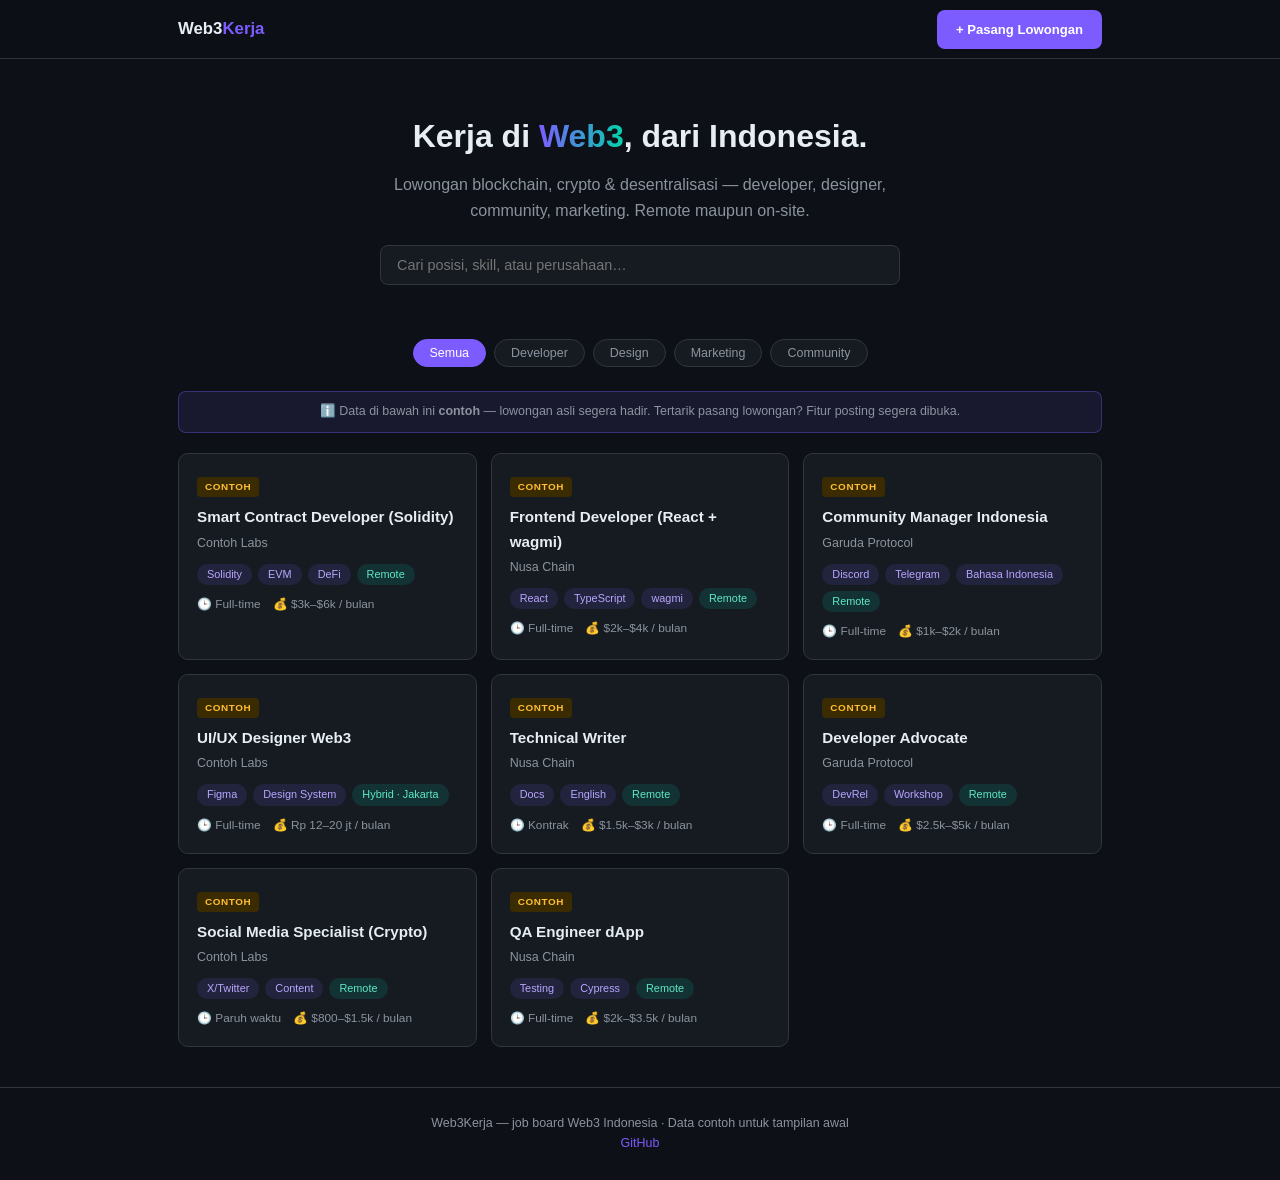
==== index.html @ 1246ecb0 "feat: rebrand jadi Web3Kerja — job board Web3 Indonesia" ====
<!DOCTYPE html>
<html lang="id">
<head>
<meta charset="UTF-8">
<meta name="viewport" content="width=device-width, initial-scale=1.0">
<title>Web3Kerja — Job Board Web3 Indonesia</title>
<meta name="description" content="Lowongan kerja Web3 Indonesia: developer, designer, community, marketing. Remote & on-site.">
<style>
:root{--bg:#0d1117;--surface:#161b22;--border:#30363d;--accent:#7c5cff;--accent2:#00d4aa;--text:#e6edf3;--text2:#8b949e;--radius:10px;--font:-apple-system,BlinkMacSystemFont,'Segoe UI',Helvetica,Arial,sans-serif}
*{margin:0;padding:0;box-sizing:border-box}
body{font-family:var(--font);background:var(--bg);color:var(--text);line-height:1.6;min-height:100vh}
.wrap{max-width:960px;margin:0 auto;padding:0 18px}
header{border-bottom:1px solid var(--border);position:sticky;top:0;background:rgba(13,17,23,.95);backdrop-filter:blur(8px);z-index:50}
header .wrap{display:flex;align-items:center;justify-content:space-between;height:58px}
.logo{font-weight:800;font-size:1.05rem}.logo span{color:var(--accent)}
.btn{display:inline-block;padding:8px 18px;border-radius:8px;font-size:.82rem;font-weight:700;border:1px solid transparent;cursor:pointer;font-family:inherit;text-decoration:none}
.btn-p{background:var(--accent);color:#fff}.btn-p:hover{filter:brightness(1.1)}
.hero{text-align:center;padding:52px 0 30px}
.hero h2{font-size:2rem;font-weight:800;margin-bottom:10px}
.hero h2 span{background:linear-gradient(90deg,var(--accent),var(--accent2));-webkit-background-clip:text;background-clip:text;color:transparent}
.hero p{color:var(--text2);max-width:560px;margin:0 auto 22px}
.search{max-width:520px;margin:0 auto;display:flex;gap:8px}
.search input{flex:1;padding:11px 16px;border-radius:8px;border:1px solid var(--border);background:var(--surface);color:var(--text);font-size:.9rem;font-family:inherit}
.search input:focus{outline:none;border-color:var(--accent)}
.filters{display:flex;gap:8px;flex-wrap:wrap;justify-content:center;margin:24px 0}
.chip{padding:6px 16px;border-radius:20px;border:1px solid var(--border);background:var(--surface);color:var(--text2);font-size:.78rem;cursor:pointer;font-family:inherit}
.chip.on{background:var(--accent);border-color:var(--accent);color:#fff}
.notice{background:rgba(124,92,255,.1);border:1px solid rgba(124,92,255,.35);border-radius:8px;padding:10px 16px;font-size:.78rem;color:var(--text2);text-align:center;margin:0 0 20px}
.grid{display:grid;grid-template-columns:repeat(auto-fill,minmax(280px,1fr));gap:14px;padding-bottom:40px}
.card{background:var(--surface);border:1px solid var(--border);border-radius:var(--radius);padding:18px;cursor:pointer;transition:transform .12s,border-color .12s}
.card:hover{transform:translateY(-2px);border-color:var(--accent)}
.card h3{font-size:.95rem;margin-bottom:4px}
.card .co{font-size:.78rem;color:var(--text2);margin-bottom:10px}
.tags{display:flex;gap:6px;flex-wrap:wrap;margin-bottom:10px}
.tag{font-size:.68rem;padding:2px 10px;border-radius:12px;background:rgba(124,92,255,.12);color:#b7a6ff}
.tag.remote{background:rgba(0,212,170,.12);color:#5ee8c8}
.badge-contoh{display:inline-block;font-size:.62rem;font-weight:800;letter-spacing:.06em;background:#3a2b00;color:#ffbe33;border-radius:4px;padding:2px 8px;margin-bottom:8px}
.card .meta{font-size:.74rem;color:var(--text2);display:flex;gap:12px}
.modal-bg{position:fixed;inset:0;background:rgba(0,0,0,.65);display:none;align-items:flex-start;justify-content:center;padding:40px 16px;z-index:100;overflow-y:auto}
.modal-bg.open{display:flex}
.modal{background:var(--surface);border:1px solid var(--border);border-radius:12px;max-width:620px;width:100%;padding:28px;position:relative}
.modal h2{font-size:1.25rem;margin-bottom:4px}
.modal .co{color:var(--text2);font-size:.85rem;margin-bottom:14px}
.modal h4{font-size:.82rem;color:var(--accent2);margin:16px 0 6px;text-transform:uppercase;letter-spacing:.05em}
.modal ul{margin-left:18px;font-size:.88rem;color:var(--text2)}
.modal p{font-size:.88rem;color:var(--text2)}
.x{position:absolute;top:14px;right:16px;background:none;border:none;color:var(--text2);font-size:1.3rem;cursor:pointer}
footer{border-top:1px solid var(--border);padding:26px 0;text-align:center;color:var(--text2);font-size:.78rem}
footer a{color:var(--accent);text-decoration:none}
.empty{text-align:center;color:var(--text2);padding:40px 0;grid-column:1/-1}
</style>
</head>
<body>
<header><div class="wrap">
<div class="logo">Web3<span>Kerja</span></div>
<a class="btn btn-p" href="#" onclick="alert('Fitur pasang lowongan segera hadir.');return false">+ Pasang Lowongan</a>
</div></header>

<div class="wrap">
<div class="hero">
<h2>Kerja di <span>Web3</span>, dari Indonesia.</h2>
<p>Lowongan blockchain, crypto & desentralisasi — developer, designer, community, marketing. Remote maupun on-site.</p>
<div class="search"><input id="q" type="text" placeholder="Cari posisi, skill, atau perusahaan…" oninput="render()"></div>
</div>

<div class="filters" id="filters"></div>
<div class="notice">ℹ️ Data di bawah ini <b>contoh</b> — lowongan asli segera hadir. Tertarik pasang lowongan? Fitur posting segera dibuka.</div>
<div class="grid" id="grid"></div>
</div>

<div class="modal-bg" id="mbg" onclick="if(event.target===this)closeM()"><div class="modal" id="modal"></div></div>

<footer><div class="wrap">
Web3Kerja — job board Web3 Indonesia · Data contoh untuk tampilan awal<br>
<a href="https://github.com/hatbrake/web3kerja">GitHub</a>
</div></footer>

<script>
const JOBS=[
{id:1,title:"Smart Contract Developer (Solidity)",co:"Contoh Labs",loc:"Remote",type:"Full-time",cat:"Developer",tags:["Solidity","EVM","DeFi"],sal:"$3k–$6k / bulan",desc:"Bangun dan audit smart contract untuk protokol DeFi. Pengalaman deploy ke mainnet jadi nilai plus.",reqs:["2+ tahun Solidity","Paham pola keamanan (reentrancy, access control)","Pengalaman Hardhat/Foundry"],sample:1},
{id:2,title:"Frontend Developer (React + wagmi)",co:"Nusa Chain",loc:"Remote",type:"Full-time",cat:"Developer",tags:["React","TypeScript","wagmi"],sal:"$2k–$4k / bulan",desc:"Bangun interface dApp yang cepat dan responsif. Kolaborasi dengan tim smart contract.",reqs:["React + TypeScript","Pengalaman wagmi/viem atau ethers.js","Paham UX wallet (connect, sign)"],sample:1},
{id:3,title:"Community Manager Indonesia",co:"Garuda Protocol",loc:"Remote",type:"Full-time",cat:"Community",tags:["Discord","Telegram","Bahasa Indonesia"],sal:"$1k–$2k / bulan",desc:"Kelola komunitas Indonesia: Discord, Telegram, dan event online. Jadi jembatan antara tim inti dan komunitas.",reqs:["Aktif di komunitas crypto","Komunikasi Bahasa Indonesia yang baik","Pengalaman moderasi Discord/Telegram"],sample:1},
{id:4,title:"UI/UX Designer Web3",co:"Contoh Labs",loc:"Hybrid · Jakarta",type:"Full-time",cat:"Design",tags:["Figma","Design System"],sal:"Rp 12–20 jt / bulan",desc:"Desain pengalaman onboarding wallet-first yang ramah untuk pengguna baru crypto.",reqs:["Portofolio UI/UX","Paham pola UX web3 (wallet connect, transaksi)","Figma advanced"],sample:1},
{id:5,title:"Technical Writer",co:"Nusa Chain",loc:"Remote",type:"Kontrak",cat:"Developer",tags:["Docs","English"],sal:"$1.5k–$3k / bulan",desc:"Tulis dokumentasi developer: tutorial, referensi API, dan panduan integrasi.",reqs:["Bahasa Inggris teknis yang kuat","Bisa baca kode Solidity/JS","Pengalaman docs-as-code"],sample:1},
{id:6,title:"Developer Advocate",co:"Garuda Protocol",loc:"Remote",type:"Full-time",cat:"Community",tags:["DevRel","Workshop"],sal:"$2.5k–$5k / bulan",desc:"Edukasi developer: workshop, konten teknis, dan program grants untuk builder.",reqs:["Public speaking","Bisa live coding","Jaringan di komunitas developer"],sample:1},
{id:7,title:"Social Media Specialist (Crypto)",co:"Contoh Labs",loc:"Remote",type:"Paruh waktu",cat:"Marketing",tags:["X/Twitter","Content"],sal:"$800–$1.5k / bulan",desc:"Kelola akun X dan konten harian. Paham narasi dan tren crypto.",reqs:["Aktif di Crypto Twitter","Bisa bikin thread edukatif","Basic design (Canva/Figma)"],sample:1},
{id:8,title:"QA Engineer dApp",co:"Nusa Chain",loc:"Remote",type:"Full-time",cat:"Developer",tags:["Testing","Cypress"],sal:"$2k–$3.5k / bulan",desc:"Testing end-to-end dApp: smart contract interaction, edge case wallet, dan regresi.",reqs:["Pengalaman test automation","Paham transaksi blockchain","Teliti dan sistematis"],sample:1}
];
const CATS=["Semua","Developer","Design","Marketing","Community"];
let fCat="Semua";
const filtersEl=document.getElementById('filters');
CATS.forEach(c=>{const b=document.createElement('button');b.className='chip'+(c==="Semua"?" on":"");b.textContent=c;b.onclick=()=>{fCat=c;document.querySelectorAll('.chip').forEach(x=>x.classList.remove('on'));b.classList.add('on');render()};filtersEl.appendChild(b)});
function render(){
const q=document.getElementById('q').value.toLowerCase();
const list=JOBS.filter(j=>(fCat==="Semua"||j.cat===fCat)&&(j.title+" "+j.co+" "+j.tags.join(" ")).toLowerCase().includes(q));
const g=document.getElementById('grid');
g.innerHTML=list.length?list.map(j=>`<div class="card" onclick="openM(${j.id})">
${j.sample?'<span class="badge-contoh">CONTOH</span>':''}
<h3>${j.title}</h3><div class="co">${j.co}</div>
<div class="tags">${j.tags.map(t=>`<span class="tag">${t}</span>`).join("")}<span class="tag remote">${j.loc}</span></div>
<div class="meta"><span>🕒 ${j.type}</span><span>💰 ${j.sal}</span></div></div>`).join("")
:'<div class="empty">Tidak ada lowongan yang cocok. Coba kata kunci lain.</div>';
}
function openM(id){const j=JOBS.find(x=>x.id===id);
document.getElementById('modal').innerHTML=`<button class="x" onclick="closeM()">✕</button>
${j.sample?'<span class="badge-contoh">CONTOH</span>':''}
<h2>${j.title}</h2><div class="co">${j.co} · ${j.loc} · ${j.type}</div>
<div class="tags">${j.tags.map(t=>`<span class="tag">${t}</span>`).join("")}</div>
<h4>Deskripsi</h4><p>${j.desc}</p>
<h4>Kualifikasi</h4><ul>${j.reqs.map(r=>`<li>${r}</li>`).join("")}</ul>
<h4>Gaji</h4><p>${j.sal}</p>
<br><a class="btn btn-p" href="#" onclick="alert('Lowongan contoh — tombol apply aktif untuk lowongan asli.');return false">Lamar Sekarang</a>`;
document.getElementById('mbg').classList.add('open');}
function closeM(){document.getElementById('mbg').classList.remove('open')}
render();
</script>
</body>
</html>
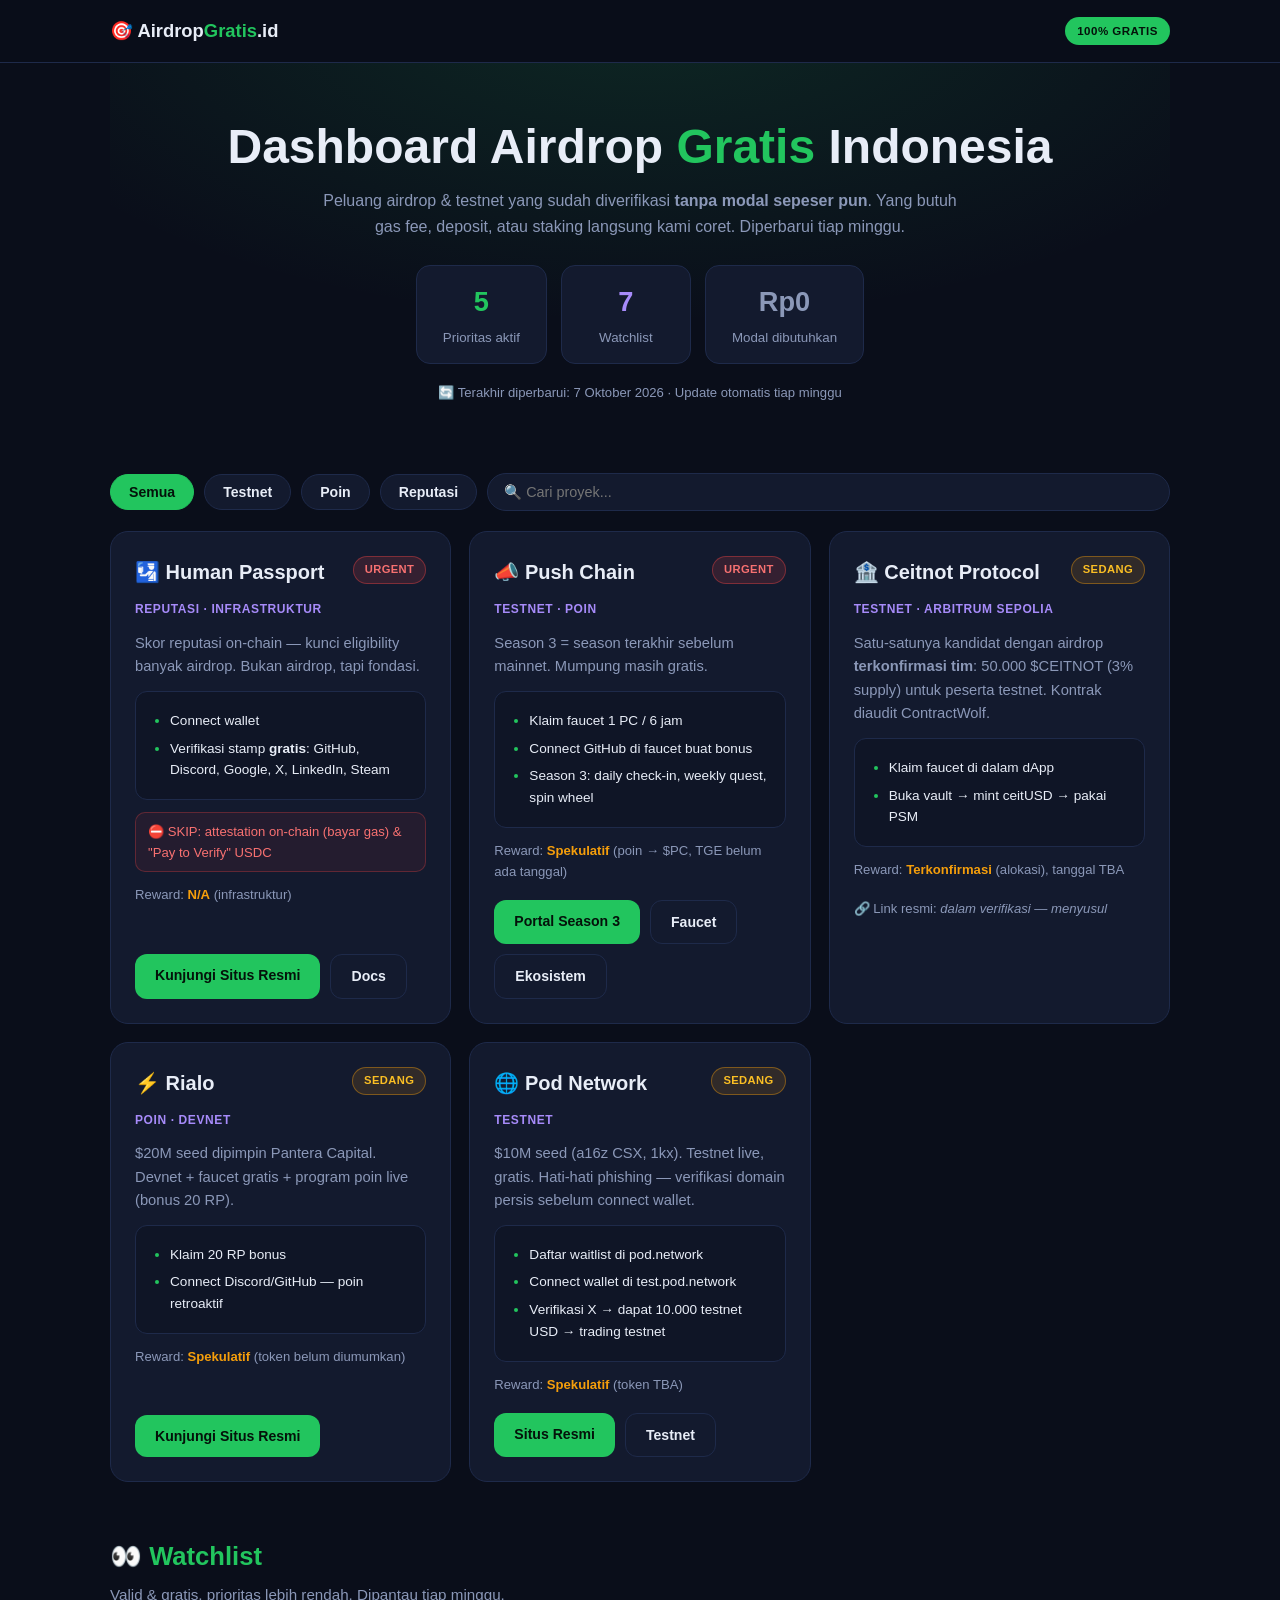
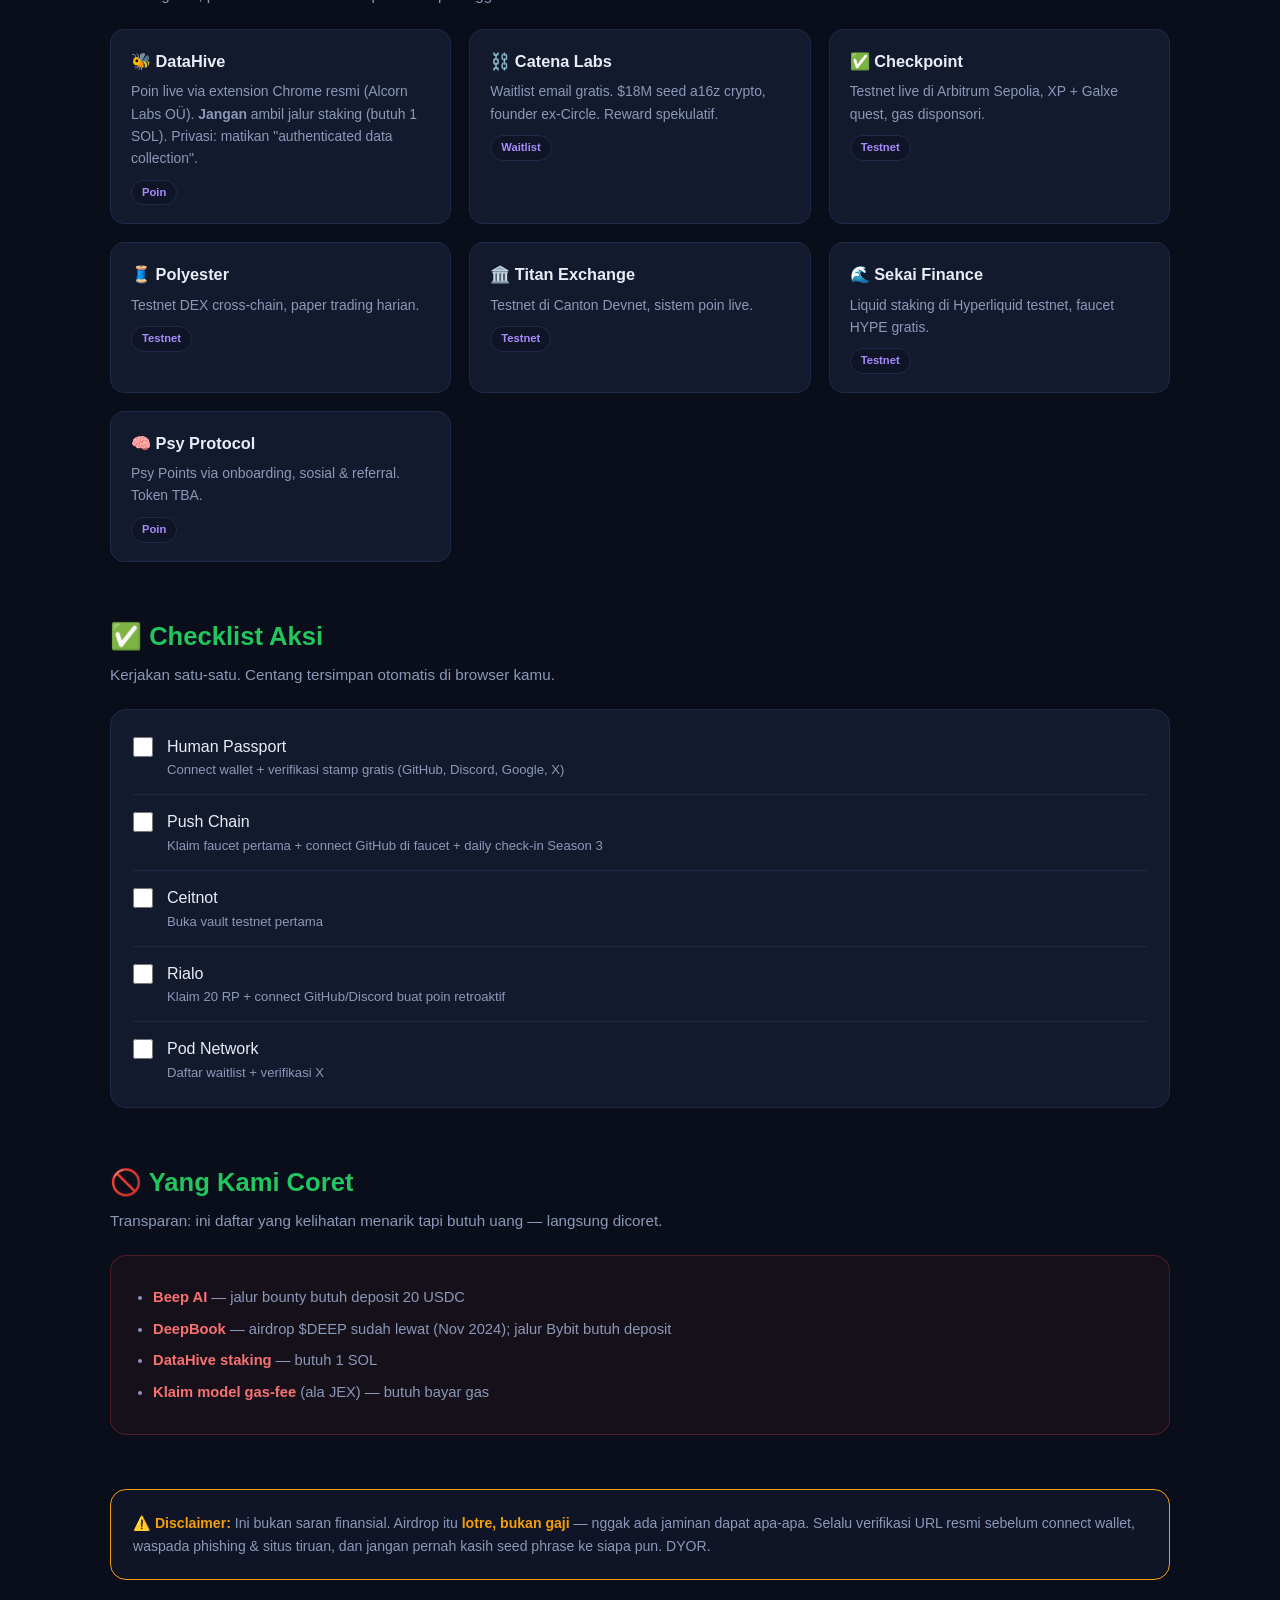
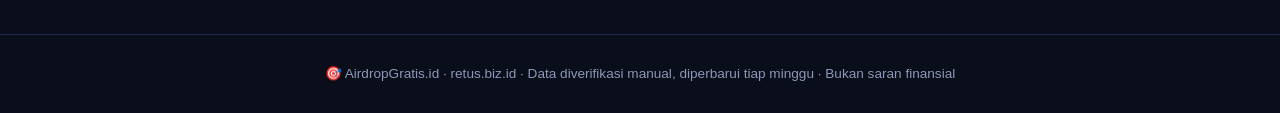
==== commit 9038a4e2: "feat: ganti jadi Dashboard Airdrop Gratis Indonesia" ====
--- a/index.html
+++ b/index.html
@@ -3,116 +3,192 @@
 <head>
 <meta charset="UTF-8">
 <meta name="viewport" content="width=device-width, initial-scale=1.0">
-<title>Web3Kerja — Job Board Web3 Indonesia</title>
-<meta name="description" content="Lowongan kerja Web3 Indonesia: developer, designer, community, marketing. Remote & on-site.">
+<title>Airdrop Gratis Indonesia — Dashboard Peluang 100% Gratis</title>
+<meta name="description" content="Dashboard airdrop & testnet 100% gratis untuk Indonesia. Diverifikasi tanpa modal, diperbarui tiap minggu.">
 <style>
-:root{--bg:#0d1117;--surface:#161b22;--border:#30363d;--accent:#7c5cff;--accent2:#00d4aa;--text:#e6edf3;--text2:#8b949e;--radius:10px;--font:-apple-system,BlinkMacSystemFont,'Segoe UI',Helvetica,Arial,sans-serif}
+:root{--bg:#0a0e1a;--card:#131a2e;--card2:#0f1526;--border:#1e2a4a;--txt:#e8edf7;--mut:#8b98b8;--acc:#22c55e;--acc2:#a78bfa;--warn:#f59e0b;--hot:#ef4444}
 *{margin:0;padding:0;box-sizing:border-box}
-body{font-family:var(--font);background:var(--bg);color:var(--text);line-height:1.6;min-height:100vh}
-.wrap{max-width:960px;margin:0 auto;padding:0 18px}
-header{border-bottom:1px solid var(--border);position:sticky;top:0;background:rgba(13,17,23,.95);backdrop-filter:blur(8px);z-index:50}
-header .wrap{display:flex;align-items:center;justify-content:space-between;height:58px}
-.logo{font-weight:800;font-size:1.05rem}.logo span{color:var(--accent)}
-.btn{display:inline-block;padding:8px 18px;border-radius:8px;font-size:.82rem;font-weight:700;border:1px solid transparent;cursor:pointer;font-family:inherit;text-decoration:none}
-.btn-p{background:var(--accent);color:#fff}.btn-p:hover{filter:brightness(1.1)}
-.hero{text-align:center;padding:52px 0 30px}
-.hero h2{font-size:2rem;font-weight:800;margin-bottom:10px}
-.hero h2 span{background:linear-gradient(90deg,var(--accent),var(--accent2));-webkit-background-clip:text;background-clip:text;color:transparent}
-.hero p{color:var(--text2);max-width:560px;margin:0 auto 22px}
-.search{max-width:520px;margin:0 auto;display:flex;gap:8px}
-.search input{flex:1;padding:11px 16px;border-radius:8px;border:1px solid var(--border);background:var(--surface);color:var(--text);font-size:.9rem;font-family:inherit}
-.search input:focus{outline:none;border-color:var(--accent)}
-.filters{display:flex;gap:8px;flex-wrap:wrap;justify-content:center;margin:24px 0}
-.chip{padding:6px 16px;border-radius:20px;border:1px solid var(--border);background:var(--surface);color:var(--text2);font-size:.78rem;cursor:pointer;font-family:inherit}
-.chip.on{background:var(--accent);border-color:var(--accent);color:#fff}
-.notice{background:rgba(124,92,255,.1);border:1px solid rgba(124,92,255,.35);border-radius:8px;padding:10px 16px;font-size:.78rem;color:var(--text2);text-align:center;margin:0 0 20px}
-.grid{display:grid;grid-template-columns:repeat(auto-fill,minmax(280px,1fr));gap:14px;padding-bottom:40px}
-.card{background:var(--surface);border:1px solid var(--border);border-radius:var(--radius);padding:18px;cursor:pointer;transition:transform .12s,border-color .12s}
-.card:hover{transform:translateY(-2px);border-color:var(--accent)}
-.card h3{font-size:.95rem;margin-bottom:4px}
-.card .co{font-size:.78rem;color:var(--text2);margin-bottom:10px}
-.tags{display:flex;gap:6px;flex-wrap:wrap;margin-bottom:10px}
-.tag{font-size:.68rem;padding:2px 10px;border-radius:12px;background:rgba(124,92,255,.12);color:#b7a6ff}
-.tag.remote{background:rgba(0,212,170,.12);color:#5ee8c8}
-.badge-contoh{display:inline-block;font-size:.62rem;font-weight:800;letter-spacing:.06em;background:#3a2b00;color:#ffbe33;border-radius:4px;padding:2px 8px;margin-bottom:8px}
-.card .meta{font-size:.74rem;color:var(--text2);display:flex;gap:12px}
-.modal-bg{position:fixed;inset:0;background:rgba(0,0,0,.65);display:none;align-items:flex-start;justify-content:center;padding:40px 16px;z-index:100;overflow-y:auto}
-.modal-bg.open{display:flex}
-.modal{background:var(--surface);border:1px solid var(--border);border-radius:12px;max-width:620px;width:100%;padding:28px;position:relative}
-.modal h2{font-size:1.25rem;margin-bottom:4px}
-.modal .co{color:var(--text2);font-size:.85rem;margin-bottom:14px}
-.modal h4{font-size:.82rem;color:var(--accent2);margin:16px 0 6px;text-transform:uppercase;letter-spacing:.05em}
-.modal ul{margin-left:18px;font-size:.88rem;color:var(--text2)}
-.modal p{font-size:.88rem;color:var(--text2)}
-.x{position:absolute;top:14px;right:16px;background:none;border:none;color:var(--text2);font-size:1.3rem;cursor:pointer}
-footer{border-top:1px solid var(--border);padding:26px 0;text-align:center;color:var(--text2);font-size:.78rem}
-footer a{color:var(--accent);text-decoration:none}
-.empty{text-align:center;color:var(--text2);padding:40px 0;grid-column:1/-1}
+body{font-family:-apple-system,BlinkMacSystemFont,"Segoe UI",Roboto,Inter,sans-serif;background:var(--bg);color:var(--txt);line-height:1.6}
+a{color:inherit}
+.wrap{max-width:1100px;margin:0 auto;padding:0 20px}
+nav{position:sticky;top:0;z-index:50;background:rgba(10,14,26,.92);backdrop-filter:blur(12px);border-bottom:1px solid var(--border)}
+nav .wrap{display:flex;align-items:center;justify-content:space-between;height:62px}
+.logo{font-weight:800;font-size:1.15rem}.logo span{color:var(--acc)}
+.badge-free{background:var(--acc);color:#04120a;font-weight:800;font-size:.72rem;padding:5px 12px;border-radius:99px;letter-spacing:.5px}
+.hero{padding:56px 0 36px;text-align:center;background:radial-gradient(700px 320px at 50% -60px,rgba(34,197,94,.14),transparent)}
+.hero h1{font-size:clamp(1.9rem,5vw,3rem);font-weight:800;line-height:1.15}
+.hero h1 span{color:var(--acc)}
+.hero p{color:var(--mut);max-width:640px;margin:14px auto 0}
+.stats{display:flex;gap:14px;justify-content:center;flex-wrap:wrap;margin-top:26px}
+.stat{background:var(--card);border:1px solid var(--border);border-radius:14px;padding:14px 26px;min-width:130px}
+.stat b{font-size:1.7rem;display:block}.stat small{color:var(--mut)}
+.stat.g b{color:var(--acc)}.stat.p b{color:var(--acc2)}.stat.o b{color:var(--mut)}
+.updated{margin-top:18px;font-size:.82rem;color:var(--mut)}
+.toolbar{display:flex;gap:10px;flex-wrap:wrap;margin:34px 0 20px;align-items:center}
+.fbtn{background:var(--card);border:1px solid var(--border);color:var(--txt);padding:9px 18px;border-radius:99px;cursor:pointer;font-size:.88rem;font-weight:600}
+.fbtn.on{background:var(--acc);border-color:var(--acc);color:#04120a}
+.search{flex:1;min-width:180px;background:var(--card);border:1px solid var(--border);color:var(--txt);padding:10px 16px;border-radius:99px;font-size:.9rem;outline:none}
+.search:focus{border-color:var(--acc)}
+.grid{display:grid;grid-template-columns:repeat(auto-fill,minmax(320px,1fr));gap:18px}
+.card{background:var(--card);border:1px solid var(--border);border-radius:18px;padding:24px;display:flex;flex-direction:column;gap:12px;transition:.2s}
+.card:hover{border-color:var(--acc);transform:translateY(-3px)}
+.card .top{display:flex;justify-content:space-between;align-items:flex-start;gap:10px}
+.card h3{font-size:1.25rem}
+.urg{font-size:.7rem;font-weight:800;padding:4px 11px;border-radius:99px;white-space:nowrap;letter-spacing:.4px}
+.urg.tinggi{background:rgba(239,68,68,.15);color:#f87171;border:1px solid rgba(239,68,68,.4)}
+.urg.sedang{background:rgba(245,158,11,.13);color:#fbbf24;border:1px solid rgba(245,158,11,.4)}
+.cat{font-size:.75rem;color:var(--acc2);font-weight:700;text-transform:uppercase;letter-spacing:.6px}
+.card p.desc{color:var(--mut);font-size:.92rem}
+.steps{background:var(--card2);border:1px solid var(--border);border-radius:12px;padding:12px 16px;font-size:.85rem}
+.steps li{margin:6px 0 6px 18px;color:var(--txt)}
+.steps li::marker{color:var(--acc)}
+.skip{font-size:.82rem;color:#f87171;background:rgba(239,68,68,.08);border:1px solid rgba(239,68,68,.3);border-radius:10px;padding:8px 12px}
+.reward{font-size:.82rem;color:var(--mut)}
+.reward b{color:var(--warn)}
+.links{margin-top:auto;display:flex;gap:10px;flex-wrap:wrap;padding-top:6px}
+.btn{background:var(--acc);color:#04120a;font-weight:700;padding:10px 20px;border-radius:12px;text-decoration:none;font-size:.88rem;display:inline-block}
+.btn:hover{filter:brightness(1.1)}
+.btn.ghost{background:transparent;border:1px solid var(--border);color:var(--txt)}
+.btn.ghost:hover{border-color:var(--acc)}
+.sec{margin:54px 0}
+.sec h2{font-size:1.6rem;margin-bottom:6px}.sec h2 span{color:var(--acc)}
+.sec .sub{color:var(--mut);margin-bottom:22px;font-size:.95rem}
+.wl{background:var(--card);border:1px solid var(--border);border-radius:14px;padding:18px 20px}
+.wl h4{font-size:1.02rem}.wl p{color:var(--mut);font-size:.87rem;margin-top:6px}
+.wl .tag{display:inline-block;font-size:.7rem;font-weight:700;background:var(--card2);border:1px solid var(--border);color:var(--acc2);border-radius:99px;padding:3px 10px;margin-top:10px}
+.check{background:var(--card);border:1px solid var(--border);border-radius:16px;padding:10px 22px}
+.chk{display:flex;gap:14px;align-items:flex-start;padding:14px 0;border-bottom:1px solid var(--border);cursor:pointer}
+.chk:last-child{border:none}
+.chk input{width:20px;height:20px;margin-top:3px;accent-color:var(--acc);cursor:pointer;flex-shrink:0}
+.chk.done span{color:var(--mut);text-decoration:line-through}
+.chk small{display:block;color:var(--mut);font-size:.82rem}
+.cut{background:rgba(239,68,68,.05);border:1px solid rgba(239,68,68,.25);border-radius:16px;padding:22px}
+.cut li{margin:8px 0 8px 20px;font-size:.92rem;color:var(--mut)}
+.cut li b{color:#f87171}
+.disc{background:var(--card2);border:1px solid var(--warn);border-radius:16px;padding:22px;font-size:.88rem;color:var(--mut)}
+.disc b{color:var(--warn)}
+footer{border-top:1px solid var(--border);padding:28px 0;margin-top:20px;color:var(--mut);font-size:.85rem;text-align:center}
+.hide{display:none!important}
+@media(max-width:600px){.grid{grid-template-columns:1fr}}
 </style>
 </head>
 <body>
-<header><div class="wrap">
-<div class="logo">Web3<span>Kerja</span></div>
-<a class="btn btn-p" href="#" onclick="alert('Fitur pasang lowongan segera hadir.');return false">+ Pasang Lowongan</a>
-</div></header>
-
+<nav><div class="wrap"><div class="logo">🎯 Airdrop<span>Gratis</span>.id</div><div class="badge-free">100% GRATIS</div></div></nav>
 <div class="wrap">
 <div class="hero">
-<h2>Kerja di <span>Web3</span>, dari Indonesia.</h2>
-<p>Lowongan blockchain, crypto & desentralisasi — developer, designer, community, marketing. Remote maupun on-site.</p>
-<div class="search"><input id="q" type="text" placeholder="Cari posisi, skill, atau perusahaan…" oninput="render()"></div>
+<h1>Dashboard Airdrop <span>Gratis</span> Indonesia</h1>
+<p>Peluang airdrop & testnet yang sudah diverifikasi <b>tanpa modal sepeser pun</b>. Yang butuh gas fee, deposit, atau staking langsung kami coret. Diperbarui tiap minggu.</p>
+<div class="stats">
+<div class="stat g"><b>5</b><small>Prioritas aktif</small></div>
+<div class="stat p"><b>7</b><small>Watchlist</small></div>
+<div class="stat o"><b>Rp0</b><small>Modal dibutuhkan</small></div>
 </div>
-
-<div class="filters" id="filters"></div>
-<div class="notice">ℹ️ Data di bawah ini <b>contoh</b> — lowongan asli segera hadir. Tertarik pasang lowongan? Fitur posting segera dibuka.</div>
-<div class="grid" id="grid"></div>
+<div class="updated">🔄 Terakhir diperbarui: 7 Oktober 2026 · Update otomatis tiap minggu</div>
 </div>
-
-<div class="modal-bg" id="mbg" onclick="if(event.target===this)closeM()"><div class="modal" id="modal"></div></div>
-
-<footer><div class="wrap">
-Web3Kerja — job board Web3 Indonesia · Data contoh untuk tampilan awal<br>
-<a href="https://github.com/hatbrake/web3kerja">GitHub</a>
-</div></footer>
-
+<div class="toolbar">
+<button class="fbtn on" data-f="all">Semua</button>
+<button class="fbtn" data-f="testnet">Testnet</button>
+<button class="fbtn" data-f="poin">Poin</button>
+<button class="fbtn" data-f="reputasi">Reputasi</button>
+<input class="search" id="q" placeholder="🔍 Cari proyek...">
+</div>
+<div class="grid" id="grid">
+<!-- 1 -->
+<div class="card" data-cat="reputasi" data-name="human passport">
+<div class="top"><h3>🛂 Human Passport</h3><span class="urg tinggi">URGENT</span></div>
+<div class="cat">Reputasi · Infrastruktur</div>
+<p class="desc">Skor reputasi on-chain — kunci eligibility banyak airdrop. Bukan airdrop, tapi fondasi.</p>
+<ul class="steps"><li>Connect wallet</li><li>Verifikasi stamp <b>gratis</b>: GitHub, Discord, Google, X, LinkedIn, Steam</li></ul>
+<div class="skip">⛔ SKIP: attestation on-chain (bayar gas) & "Pay to Verify" USDC</div>
+<div class="reward">Reward: <b>N/A</b> (infrastruktur)</div>
+<div class="links"><a class="btn" href="https://passport.human.tech" target="_blank" rel="noopener">Kunjungi Situs Resmi</a><a class="btn ghost" href="https://docs.passport.human.tech" target="_blank" rel="noopener">Docs</a></div>
+</div>
+<!-- 2 -->
+<div class="card" data-cat="testnet poin" data-name="push chain season 3">
+<div class="top"><h3>📣 Push Chain</h3><span class="urg tinggi">URGENT</span></div>
+<div class="cat">Testnet · Poin</div>
+<p class="desc">Season 3 = season terakhir sebelum mainnet. Mumpung masih gratis.</p>
+<ul class="steps"><li>Klaim faucet 1 PC / 6 jam</li><li>Connect GitHub di faucet buat bonus</li><li>Season 3: daily check-in, weekly quest, spin wheel</li></ul>
+<div class="reward">Reward: <b>Spekulatif</b> (poin → $PC, TGE belum ada tanggal)</div>
+<div class="links"><a class="btn" href="https://portal.push.org" target="_blank" rel="noopener">Portal Season 3</a><a class="btn ghost" href="https://faucet.push.org" target="_blank" rel="noopener">Faucet</a><a class="btn ghost" href="https://push.org/ecosystem/" target="_blank" rel="noopener">Ekosistem</a></div>
+</div>
+<!-- 3 -->
+<div class="card" data-cat="testnet" data-name="ceitnot protocol ceitusd">
+<div class="top"><h3>🏦 Ceitnot Protocol</h3><span class="urg sedang">SEDANG</span></div>
+<div class="cat">Testnet · Arbitrum Sepolia</div>
+<p class="desc">Satu-satunya kandidat dengan airdrop <b>terkonfirmasi tim</b>: 50.000 $CEITNOT (3% supply) untuk peserta testnet. Kontrak diaudit ContractWolf.</p>
+<ul class="steps"><li>Klaim faucet di dalam dApp</li><li>Buka vault → mint ceitUSD → pakai PSM</li></ul>
+<div class="reward">Reward: <b>Terkonfirmasi</b> (alokasi), tanggal TBA</div>
+<div class="reward" style="margin-top:6px">🔗 Link resmi: <i>dalam verifikasi — menyusul</i></div>
+</div>
+<!-- 4 -->
+<div class="card" data-cat="poin" data-name="rialo pantera">
+<div class="top"><h3>⚡ Rialo</h3><span class="urg sedang">SEDANG</span></div>
+<div class="cat">Poin · Devnet</div>
+<p class="desc">$20M seed dipimpin Pantera Capital. Devnet + faucet gratis + program poin live (bonus 20 RP).</p>
+<ul class="steps"><li>Klaim 20 RP bonus</li><li>Connect Discord/GitHub — poin retroaktif</li></ul>
+<div class="reward">Reward: <b>Spekulatif</b> (token belum diumumkan)</div>
+<div class="links"><a class="btn" href="https://rialo.io" target="_blank" rel="noopener">Kunjungi Situs Resmi</a></div>
+</div>
+<!-- 5 -->
+<div class="card" data-cat="testnet" data-name="pod network">
+<div class="top"><h3>🌐 Pod Network</h3><span class="urg sedang">SEDANG</span></div>
+<div class="cat">Testnet</div>
+<p class="desc">$10M seed (a16z CSX, 1kx). Testnet live, gratis. Hati-hati phishing — verifikasi domain persis sebelum connect wallet.</p>
+<ul class="steps"><li>Daftar waitlist di pod.network</li><li>Connect wallet di test.pod.network</li><li>Verifikasi X → dapat 10.000 testnet USD → trading testnet</li></ul>
+<div class="reward">Reward: <b>Spekulatif</b> (token TBA)</div>
+<div class="links"><a class="btn" href="https://pod.network" target="_blank" rel="noopener">Situs Resmi</a><a class="btn ghost" href="https://test.pod.network" target="_blank" rel="noopener">Testnet</a></div>
+</div>
+</div>
+<div class="sec">
+<h2>👀 <span>Watchlist</span></h2>
+<p class="sub">Valid & gratis, prioritas lebih rendah. Dipantau tiap minggu.</p>
+<div class="grid" id="wl">
+<div class="wl" data-name="datahive"><h4>🐝 DataHive</h4><p>Poin live via extension Chrome resmi (Alcorn Labs OÜ). <b>Jangan</b> ambil jalur staking (butuh 1 SOL). Privasi: matikan "authenticated data collection".</p><span class="tag">Poin</span></div>
+<div class="wl" data-name="catena labs"><h4>⛓️ Catena Labs</h4><p>Waitlist email gratis. $18M seed a16z crypto, founder ex-Circle. Reward spekulatif.</p><span class="tag">Waitlist</span></div>
+<div class="wl" data-name="checkpoint"><h4>✅ Checkpoint</h4><p>Testnet live di Arbitrum Sepolia, XP + Galxe quest, gas disponsori.</p><span class="tag">Testnet</span></div>
+<div class="wl" data-name="polyester"><h4>🧵 Polyester</h4><p>Testnet DEX cross-chain, paper trading harian.</p><span class="tag">Testnet</span></div>
+<div class="wl" data-name="titan exchange"><h4>🏛️ Titan Exchange</h4><p>Testnet di Canton Devnet, sistem poin live.</p><span class="tag">Testnet</span></div>
+<div class="wl" data-name="sekai finance"><h4>🌊 Sekai Finance</h4><p>Liquid staking di Hyperliquid testnet, faucet HYPE gratis.</p><span class="tag">Testnet</span></div>
+<div class="wl" data-name="psy protocol"><h4>🧠 Psy Protocol</h4><p>Psy Points via onboarding, sosial & referral. Token TBA.</p><span class="tag">Poin</span></div>
+</div>
+</div>
+<div class="sec">
+<h2>✅ <span>Checklist Aksi</span></h2>
+<p class="sub">Kerjakan satu-satu. Centang tersimpan otomatis di browser kamu.</p>
+<div class="check" id="check">
+<label class="chk"><input type="checkbox" data-k="hp"><span>Human Passport<small>Connect wallet + verifikasi stamp gratis (GitHub, Discord, Google, X)</small></span></label>
+<label class="chk"><input type="checkbox" data-k="push"><span>Push Chain<small>Klaim faucet pertama + connect GitHub di faucet + daily check-in Season 3</small></span></label>
+<label class="chk"><input type="checkbox" data-k="ceit"><span>Ceitnot<small>Buka vault testnet pertama</small></span></label>
+<label class="chk"><input type="checkbox" data-k="rialo"><span>Rialo<small>Klaim 20 RP + connect GitHub/Discord buat poin retroaktif</small></span></label>
+<label class="chk"><input type="checkbox" data-k="pod"><span>Pod Network<small>Daftar waitlist + verifikasi X</small></span></label>
+</div>
+</div>
+<div class="sec">
+<h2>🚫 <span>Yang Kami Coret</span></h2>
+<p class="sub">Transparan: ini daftar yang kelihatan menarik tapi butuh uang — langsung dicoret.</p>
+<div class="cut"><ul>
+<li><b>Beep AI</b> — jalur bounty butuh deposit 20 USDC</li>
+<li><b>DeepBook</b> — airdrop $DEEP sudah lewat (Nov 2024); jalur Bybit butuh deposit</li>
+<li><b>DataHive staking</b> — butuh 1 SOL</li>
+<li><b>Klaim model gas-fee</b> (ala JEX) — butuh bayar gas</li>
+</ul></div>
+</div>
+<div class="sec">
+<div class="disc">⚠️ <b>Disclaimer:</b> Ini bukan saran finansial. Airdrop itu <b>lotre, bukan gaji</b> — nggak ada jaminan dapat apa-apa. Selalu verifikasi URL resmi sebelum connect wallet, waspada phishing & situs tiruan, dan jangan pernah kasih seed phrase ke siapa pun. DYOR.</div>
+</div>
+</div>
+<footer>🎯 AirdropGratis.id · retus.biz.id · Data diverifikasi manual, diperbarui tiap minggu · Bukan saran finansial</footer>
 <script>
-const JOBS=[
-{id:1,title:"Smart Contract Developer (Solidity)",co:"Contoh Labs",loc:"Remote",type:"Full-time",cat:"Developer",tags:["Solidity","EVM","DeFi"],sal:"$3k–$6k / bulan",desc:"Bangun dan audit smart contract untuk protokol DeFi. Pengalaman deploy ke mainnet jadi nilai plus.",reqs:["2+ tahun Solidity","Paham pola keamanan (reentrancy, access control)","Pengalaman Hardhat/Foundry"],sample:1},
-{id:2,title:"Frontend Developer (React + wagmi)",co:"Nusa Chain",loc:"Remote",type:"Full-time",cat:"Developer",tags:["React","TypeScript","wagmi"],sal:"$2k–$4k / bulan",desc:"Bangun interface dApp yang cepat dan responsif. Kolaborasi dengan tim smart contract.",reqs:["React + TypeScript","Pengalaman wagmi/viem atau ethers.js","Paham UX wallet (connect, sign)"],sample:1},
-{id:3,title:"Community Manager Indonesia",co:"Garuda Protocol",loc:"Remote",type:"Full-time",cat:"Community",tags:["Discord","Telegram","Bahasa Indonesia"],sal:"$1k–$2k / bulan",desc:"Kelola komunitas Indonesia: Discord, Telegram, dan event online. Jadi jembatan antara tim inti dan komunitas.",reqs:["Aktif di komunitas crypto","Komunikasi Bahasa Indonesia yang baik","Pengalaman moderasi Discord/Telegram"],sample:1},
-{id:4,title:"UI/UX Designer Web3",co:"Contoh Labs",loc:"Hybrid · Jakarta",type:"Full-time",cat:"Design",tags:["Figma","Design System"],sal:"Rp 12–20 jt / bulan",desc:"Desain pengalaman onboarding wallet-first yang ramah untuk pengguna baru crypto.",reqs:["Portofolio UI/UX","Paham pola UX web3 (wallet connect, transaksi)","Figma advanced"],sample:1},
-{id:5,title:"Technical Writer",co:"Nusa Chain",loc:"Remote",type:"Kontrak",cat:"Developer",tags:["Docs","English"],sal:"$1.5k–$3k / bulan",desc:"Tulis dokumentasi developer: tutorial, referensi API, dan panduan integrasi.",reqs:["Bahasa Inggris teknis yang kuat","Bisa baca kode Solidity/JS","Pengalaman docs-as-code"],sample:1},
-{id:6,title:"Developer Advocate",co:"Garuda Protocol",loc:"Remote",type:"Full-time",cat:"Community",tags:["DevRel","Workshop"],sal:"$2.5k–$5k / bulan",desc:"Edukasi developer: workshop, konten teknis, dan program grants untuk builder.",reqs:["Public speaking","Bisa live coding","Jaringan di komunitas developer"],sample:1},
-{id:7,title:"Social Media Specialist (Crypto)",co:"Contoh Labs",loc:"Remote",type:"Paruh waktu",cat:"Marketing",tags:["X/Twitter","Content"],sal:"$800–$1.5k / bulan",desc:"Kelola akun X dan konten harian. Paham narasi dan tren crypto.",reqs:["Aktif di Crypto Twitter","Bisa bikin thread edukatif","Basic design (Canva/Figma)"],sample:1},
-{id:8,title:"QA Engineer dApp",co:"Nusa Chain",loc:"Remote",type:"Full-time",cat:"Developer",tags:["Testing","Cypress"],sal:"$2k–$3.5k / bulan",desc:"Testing end-to-end dApp: smart contract interaction, edge case wallet, dan regresi.",reqs:["Pengalaman test automation","Paham transaksi blockchain","Teliti dan sistematis"],sample:1}
-];
-const CATS=["Semua","Developer","Design","Marketing","Community"];
-let fCat="Semua";
-const filtersEl=document.getElementById('filters');
-CATS.forEach(c=>{const b=document.createElement('button');b.className='chip'+(c==="Semua"?" on":"");b.textContent=c;b.onclick=()=>{fCat=c;document.querySelectorAll('.chip').forEach(x=>x.classList.remove('on'));b.classList.add('on');render()};filtersEl.appendChild(b)});
-function render(){
-const q=document.getElementById('q').value.toLowerCase();
-const list=JOBS.filter(j=>(fCat==="Semua"||j.cat===fCat)&&(j.title+" "+j.co+" "+j.tags.join(" ")).toLowerCase().includes(q));
-const g=document.getElementById('grid');
-g.innerHTML=list.length?list.map(j=>`<div class="card" onclick="openM(${j.id})">
-${j.sample?'<span class="badge-contoh">CONTOH</span>':''}
-<h3>${j.title}</h3><div class="co">${j.co}</div>
-<div class="tags">${j.tags.map(t=>`<span class="tag">${t}</span>`).join("")}<span class="tag remote">${j.loc}</span></div>
-<div class="meta"><span>🕒 ${j.type}</span><span>💰 ${j.sal}</span></div></div>`).join("")
-:'<div class="empty">Tidak ada lowongan yang cocok. Coba kata kunci lain.</div>';
-}
-function openM(id){const j=JOBS.find(x=>x.id===id);
-document.getElementById('modal').innerHTML=`<button class="x" onclick="closeM()">✕</button>
-${j.sample?'<span class="badge-contoh">CONTOH</span>':''}
-<h2>${j.title}</h2><div class="co">${j.co} · ${j.loc} · ${j.type}</div>
-<div class="tags">${j.tags.map(t=>`<span class="tag">${t}</span>`).join("")}</div>
-<h4>Deskripsi</h4><p>${j.desc}</p>
-<h4>Kualifikasi</h4><ul>${j.reqs.map(r=>`<li>${r}</li>`).join("")}</ul>
-<h4>Gaji</h4><p>${j.sal}</p>
-<br><a class="btn btn-p" href="#" onclick="alert('Lowongan contoh — tombol apply aktif untuk lowongan asli.');return false">Lamar Sekarang</a>`;
-document.getElementById('mbg').classList.add('open');}
-function closeM(){document.getElementById('mbg').classList.remove('open')}
-render();
+const fbtns=document.querySelectorAll('.fbtn'),cards=document.querySelectorAll('#grid .card'),wl=document.querySelectorAll('#wl .wl'),q=document.getElementById('q');
+function apply(){const f=document.querySelector('.fbtn.on').dataset.f,t=q.value.toLowerCase();
+cards.forEach(c=>{const okC=f==='all'||c.dataset.cat.includes(f),okQ=c.dataset.name.includes(t);c.classList.toggle('hide',!(okC&&okQ))});
+wl.forEach(c=>{c.classList.toggle('hide',!c.dataset.name.includes(t))});}
+fbtns.forEach(b=>b.onclick=()=>{fbtns.forEach(x=>x.classList.remove('on'));b.classList.add('on');apply()});
+q.oninput=apply;
+const store=JSON.parse(localStorage.getItem('ag_check')||'{}');
+document.querySelectorAll('#check input').forEach(i=>{const k=i.dataset.k;i.checked=!!store[k];i.closest('.chk').classList.toggle('done',i.checked);
+i.onchange=()=>{store[k]=i.checked;localStorage.setItem('ag_check',JSON.stringify(store));i.closest('.chk').classList.toggle('done',i.checked)}});
 </script>
 </body>
 </html>
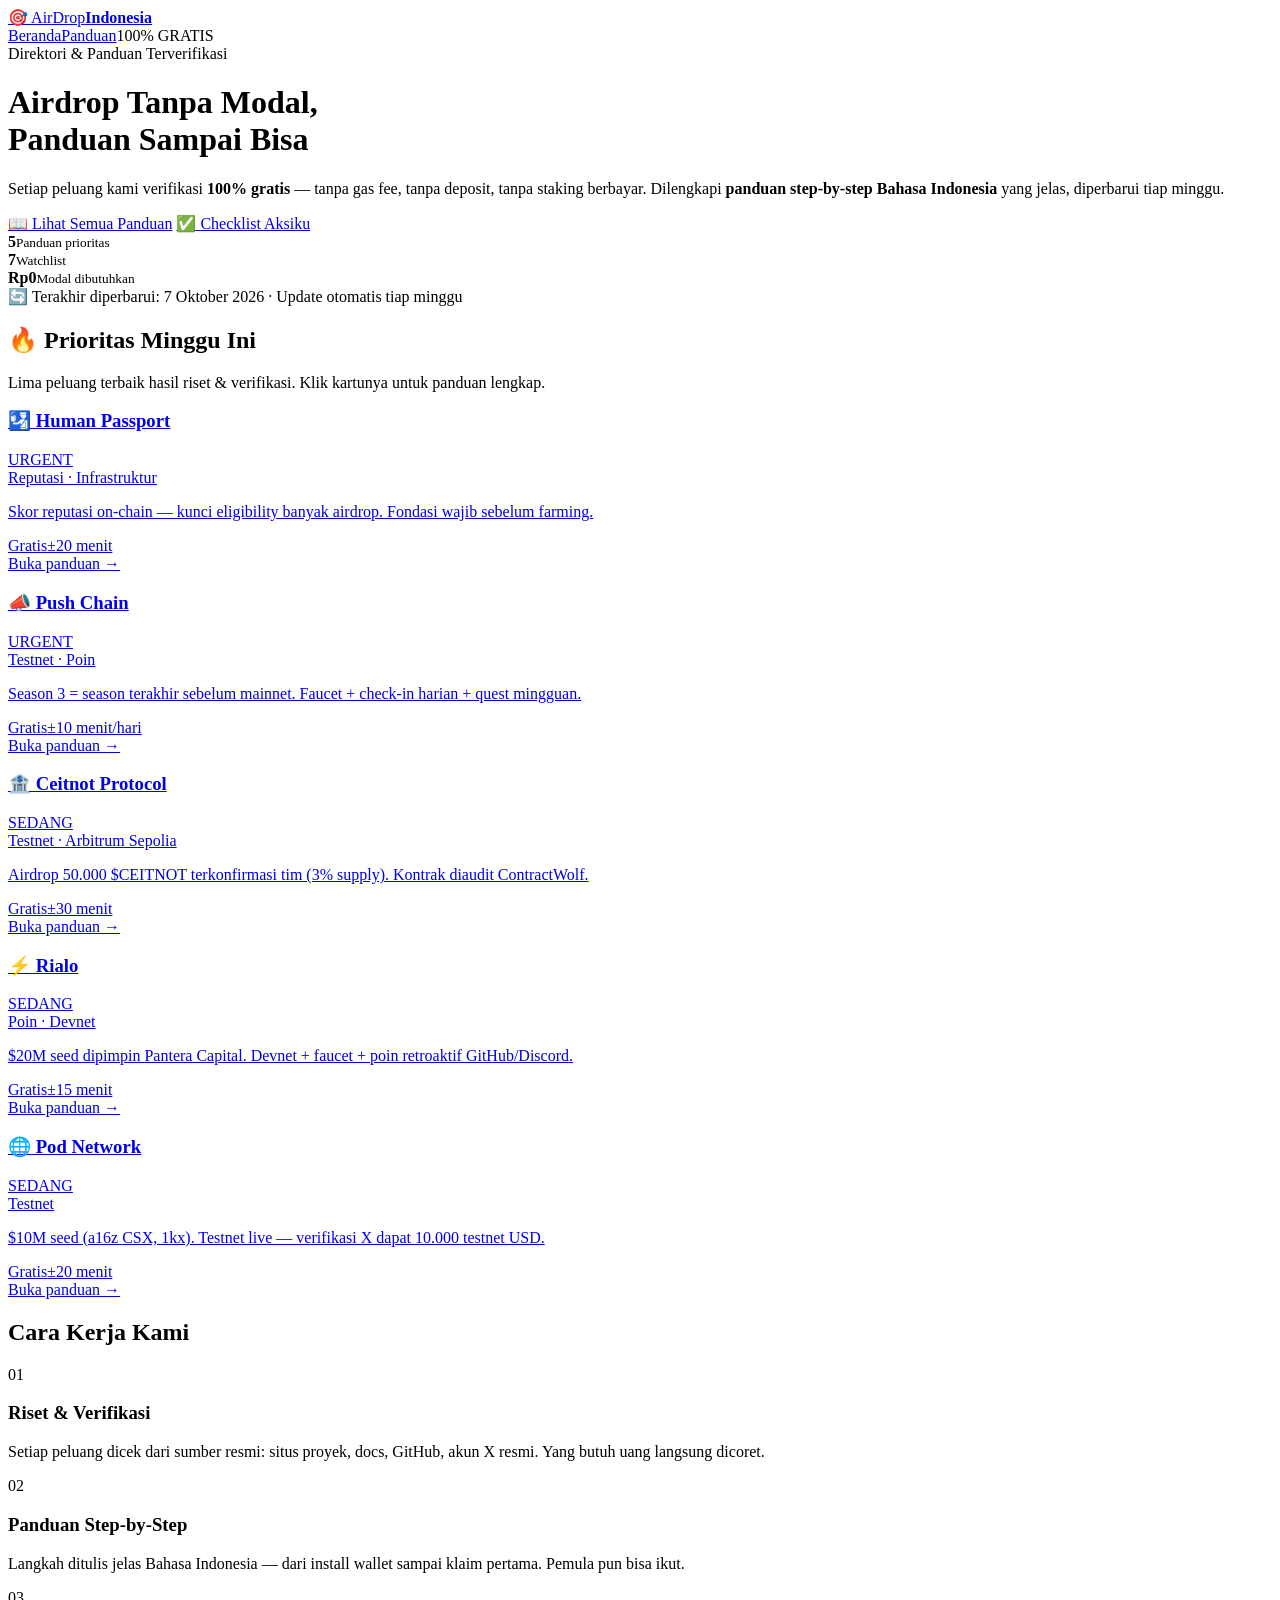
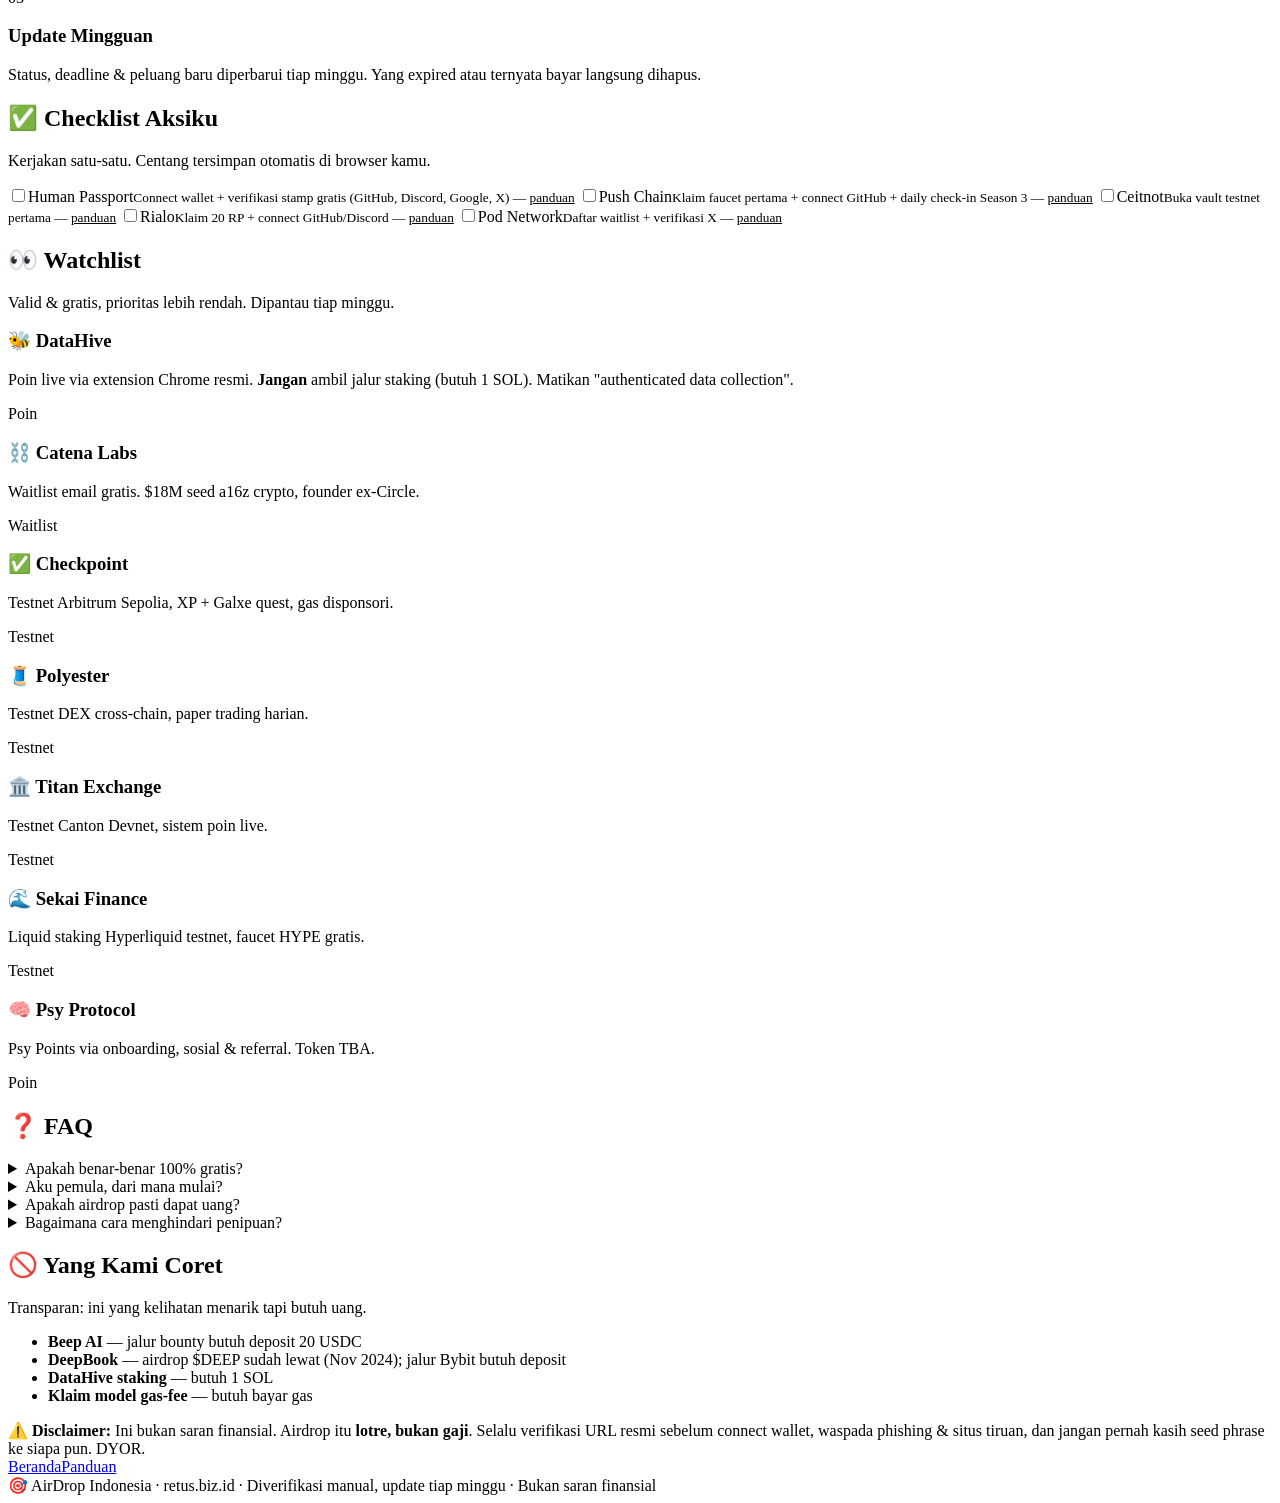
==== commit be849be8: "feat: AirDrop Indonesia — multi-page + panduan lengkap" ====
--- a/index.html
+++ b/index.html
@@ -3,191 +3,118 @@
 <head>
 <meta charset="UTF-8">
 <meta name="viewport" content="width=device-width, initial-scale=1.0">
-<title>Airdrop Gratis Indonesia — Dashboard Peluang 100% Gratis</title>
-<meta name="description" content="Dashboard airdrop & testnet 100% gratis untuk Indonesia. Diverifikasi tanpa modal, diperbarui tiap minggu.">
-<style>
-:root{--bg:#0a0e1a;--card:#131a2e;--card2:#0f1526;--border:#1e2a4a;--txt:#e8edf7;--mut:#8b98b8;--acc:#22c55e;--acc2:#a78bfa;--warn:#f59e0b;--hot:#ef4444}
-*{margin:0;padding:0;box-sizing:border-box}
-body{font-family:-apple-system,BlinkMacSystemFont,"Segoe UI",Roboto,Inter,sans-serif;background:var(--bg);color:var(--txt);line-height:1.6}
-a{color:inherit}
-.wrap{max-width:1100px;margin:0 auto;padding:0 20px}
-nav{position:sticky;top:0;z-index:50;background:rgba(10,14,26,.92);backdrop-filter:blur(12px);border-bottom:1px solid var(--border)}
-nav .wrap{display:flex;align-items:center;justify-content:space-between;height:62px}
-.logo{font-weight:800;font-size:1.15rem}.logo span{color:var(--acc)}
-.badge-free{background:var(--acc);color:#04120a;font-weight:800;font-size:.72rem;padding:5px 12px;border-radius:99px;letter-spacing:.5px}
-.hero{padding:56px 0 36px;text-align:center;background:radial-gradient(700px 320px at 50% -60px,rgba(34,197,94,.14),transparent)}
-.hero h1{font-size:clamp(1.9rem,5vw,3rem);font-weight:800;line-height:1.15}
-.hero h1 span{color:var(--acc)}
-.hero p{color:var(--mut);max-width:640px;margin:14px auto 0}
-.stats{display:flex;gap:14px;justify-content:center;flex-wrap:wrap;margin-top:26px}
-.stat{background:var(--card);border:1px solid var(--border);border-radius:14px;padding:14px 26px;min-width:130px}
-.stat b{font-size:1.7rem;display:block}.stat small{color:var(--mut)}
-.stat.g b{color:var(--acc)}.stat.p b{color:var(--acc2)}.stat.o b{color:var(--mut)}
-.updated{margin-top:18px;font-size:.82rem;color:var(--mut)}
-.toolbar{display:flex;gap:10px;flex-wrap:wrap;margin:34px 0 20px;align-items:center}
-.fbtn{background:var(--card);border:1px solid var(--border);color:var(--txt);padding:9px 18px;border-radius:99px;cursor:pointer;font-size:.88rem;font-weight:600}
-.fbtn.on{background:var(--acc);border-color:var(--acc);color:#04120a}
-.search{flex:1;min-width:180px;background:var(--card);border:1px solid var(--border);color:var(--txt);padding:10px 16px;border-radius:99px;font-size:.9rem;outline:none}
-.search:focus{border-color:var(--acc)}
-.grid{display:grid;grid-template-columns:repeat(auto-fill,minmax(320px,1fr));gap:18px}
-.card{background:var(--card);border:1px solid var(--border);border-radius:18px;padding:24px;display:flex;flex-direction:column;gap:12px;transition:.2s}
-.card:hover{border-color:var(--acc);transform:translateY(-3px)}
-.card .top{display:flex;justify-content:space-between;align-items:flex-start;gap:10px}
-.card h3{font-size:1.25rem}
-.urg{font-size:.7rem;font-weight:800;padding:4px 11px;border-radius:99px;white-space:nowrap;letter-spacing:.4px}
-.urg.tinggi{background:rgba(239,68,68,.15);color:#f87171;border:1px solid rgba(239,68,68,.4)}
-.urg.sedang{background:rgba(245,158,11,.13);color:#fbbf24;border:1px solid rgba(245,158,11,.4)}
-.cat{font-size:.75rem;color:var(--acc2);font-weight:700;text-transform:uppercase;letter-spacing:.6px}
-.card p.desc{color:var(--mut);font-size:.92rem}
-.steps{background:var(--card2);border:1px solid var(--border);border-radius:12px;padding:12px 16px;font-size:.85rem}
-.steps li{margin:6px 0 6px 18px;color:var(--txt)}
-.steps li::marker{color:var(--acc)}
-.skip{font-size:.82rem;color:#f87171;background:rgba(239,68,68,.08);border:1px solid rgba(239,68,68,.3);border-radius:10px;padding:8px 12px}
-.reward{font-size:.82rem;color:var(--mut)}
-.reward b{color:var(--warn)}
-.links{margin-top:auto;display:flex;gap:10px;flex-wrap:wrap;padding-top:6px}
-.btn{background:var(--acc);color:#04120a;font-weight:700;padding:10px 20px;border-radius:12px;text-decoration:none;font-size:.88rem;display:inline-block}
-.btn:hover{filter:brightness(1.1)}
-.btn.ghost{background:transparent;border:1px solid var(--border);color:var(--txt)}
-.btn.ghost:hover{border-color:var(--acc)}
-.sec{margin:54px 0}
-.sec h2{font-size:1.6rem;margin-bottom:6px}.sec h2 span{color:var(--acc)}
-.sec .sub{color:var(--mut);margin-bottom:22px;font-size:.95rem}
-.wl{background:var(--card);border:1px solid var(--border);border-radius:14px;padding:18px 20px}
-.wl h4{font-size:1.02rem}.wl p{color:var(--mut);font-size:.87rem;margin-top:6px}
-.wl .tag{display:inline-block;font-size:.7rem;font-weight:700;background:var(--card2);border:1px solid var(--border);color:var(--acc2);border-radius:99px;padding:3px 10px;margin-top:10px}
-.check{background:var(--card);border:1px solid var(--border);border-radius:16px;padding:10px 22px}
-.chk{display:flex;gap:14px;align-items:flex-start;padding:14px 0;border-bottom:1px solid var(--border);cursor:pointer}
-.chk:last-child{border:none}
-.chk input{width:20px;height:20px;margin-top:3px;accent-color:var(--acc);cursor:pointer;flex-shrink:0}
-.chk.done span{color:var(--mut);text-decoration:line-through}
-.chk small{display:block;color:var(--mut);font-size:.82rem}
-.cut{background:rgba(239,68,68,.05);border:1px solid rgba(239,68,68,.25);border-radius:16px;padding:22px}
-.cut li{margin:8px 0 8px 20px;font-size:.92rem;color:var(--mut)}
-.cut li b{color:#f87171}
-.disc{background:var(--card2);border:1px solid var(--warn);border-radius:16px;padding:22px;font-size:.88rem;color:var(--mut)}
-.disc b{color:var(--warn)}
-footer{border-top:1px solid var(--border);padding:28px 0;margin-top:20px;color:var(--mut);font-size:.85rem;text-align:center}
-.hide{display:none!important}
-@media(max-width:600px){.grid{grid-template-columns:1fr}}
-</style>
+<title>AirDrop Indonesia — Dashboard & Panduan Airdrop 100% Gratis</title>
+<meta name="description" content="AirDrop Indonesia: direktori & panduan lengkap airdrop/testnet 100% gratis. Diverifikasi tanpa modal, panduan step-by-step Bahasa Indonesia, update tiap minggu.">
+<meta name="keywords" content="airdrop gratis, airdrop indonesia, panduan airdrop, testnet gratis, crypto gratis indonesia">
+<link rel="canonical" href="https://retus.biz.id/">
+<meta property="og:type" content="website">
+<meta property="og:title" content="AirDrop Indonesia — Panduan Airdrop 100% Gratis">
+<meta property="og:description" content="Direktori & panduan lengkap airdrop gratis. Tanpa modal, tanpa gas fee. Update tiap minggu.">
+<meta property="og:url" content="https://retus.biz.id/">
+<meta name="twitter:card" content="summary_large_image">
+<link rel="preconnect" href="https://fonts.googleapis.com">
+<link href="https://fonts.googleapis.com/css2?family=Space+Grotesk:wght@500;700&family=Inter:wght@400;500;600;700;800&display=swap" rel="stylesheet">
+<link rel="stylesheet" href="assets/style.css">
+<script type="application/ld+json">{"@context":"https://schema.org","@type":"WebSite","name":"AirDrop Indonesia","url":"https://retus.biz.id/","description":"Direktori dan panduan lengkap airdrop 100% gratis untuk Indonesia.","inLanguage":"id"}</script>
 </head>
 <body>
-<nav><div class="wrap"><div class="logo">🎯 Airdrop<span>Gratis</span>.id</div><div class="badge-free">100% GRATIS</div></div></nav>
+<nav><div class="wrap">
+<a class="logo" href="index.html">🎯 AirDrop<b>Indonesia</b></a>
+<div class="navlinks"><a href="index.html" class="on">Beranda</a><a href="panduan/">Panduan</a><span class="pill">100% GRATIS</span></div>
+</div></nav>
 <div class="wrap">
-<div class="hero">
-<h1>Dashboard Airdrop <span>Gratis</span> Indonesia</h1>
-<p>Peluang airdrop & testnet yang sudah diverifikasi <b>tanpa modal sepeser pun</b>. Yang butuh gas fee, deposit, atau staking langsung kami coret. Diperbarui tiap minggu.</p>
+<header class="hero">
+<div class="orb o1"></div><div class="orb o2"></div>
+<span class="kicker">Direktori & Panduan Terverifikasi</span>
+<h1>Airdrop <span class="grad">Tanpa Modal</span>,<br>Panduan Sampai Bisa</h1>
+<p class="sub">Setiap peluang kami verifikasi <b>100% gratis</b> — tanpa gas fee, tanpa deposit, tanpa staking berbayar. Dilengkapi <b>pandu</b><b>an step-by-step Bahasa Indonesia</b> yang jelas, diperbarui tiap minggu.</p>
+<div class="cta">
+<a class="btn btn-p" href="panduan/">📖 Lihat Semua Panduan</a>
+<a class="btn btn-g" href="#checklist">✅ Checklist Aksiku</a>
+</div>
 <div class="stats">
-<div class="stat g"><b>5</b><small>Prioritas aktif</small></div>
+<div class="stat g"><b>5</b><small>Panduan prioritas</small></div>
 <div class="stat p"><b>7</b><small>Watchlist</small></div>
 <div class="stat o"><b>Rp0</b><small>Modal dibutuhkan</small></div>
 </div>
 <div class="updated">🔄 Terakhir diperbarui: 7 Oktober 2026 · Update otomatis tiap minggu</div>
+</header>
+
+<section class="sec">
+<div class="sec-head"><h2>🔥 <span class="grad">Prioritas</span> Minggu Ini</h2>
+<p>Lima peluang terbaik hasil riset & verifikasi. Klik kartunya untuk panduan lengkap.</p></div>
+<div class="grid">
+<a class="card" href="panduan/human-passport.html"><div class="top"><h3>🛂 Human Passport</h3><span class="urg t">URGENT</span></div><div class="cat">Reputasi · Infrastruktur</div><p class="d">Skor reputasi on-chain — kunci eligibility banyak airdrop. Fondasi wajib sebelum farming.</p><div class="meta"><span class="tag ok">Gratis</span><span class="tag">±20 menit</span></div><span class="golink">Buka panduan →</span></a>
+<a class="card" href="panduan/push-chain.html"><div class="top"><h3>📣 Push Chain</h3><span class="urg t">URGENT</span></div><div class="cat">Testnet · Poin</div><p class="d">Season 3 = season terakhir sebelum mainnet. Faucet + check-in harian + quest mingguan.</p><div class="meta"><span class="tag ok">Gratis</span><span class="tag">±10 menit/hari</span></div><span class="golink">Buka panduan →</span></a>
+<a class="card" href="panduan/ceitnot.html"><div class="top"><h3>🏦 Ceitnot Protocol</h3><span class="urg s">SEDANG</span></div><div class="cat">Testnet · Arbitrum Sepolia</div><p class="d">Airdrop 50.000 $CEITNOT terkonfirmasi tim (3% supply). Kontrak diaudit ContractWolf.</p><div class="meta"><span class="tag ok">Gratis</span><span class="tag">±30 menit</span></div><span class="golink">Buka panduan →</span></a>
+<a class="card" href="panduan/rialo.html"><div class="top"><h3>⚡ Rialo</h3><span class="urg s">SEDANG</span></div><div class="cat">Poin · Devnet</div><p class="d">$20M seed dipimpin Pantera Capital. Devnet + faucet + poin retroaktif GitHub/Discord.</p><div class="meta"><span class="tag ok">Gratis</span><span class="tag">±15 menit</span></div><span class="golink">Buka panduan →</span></a>
+<a class="card" href="panduan/pod-network.html"><div class="top"><h3>🌐 Pod Network</h3><span class="urg s">SEDANG</span></div><div class="cat">Testnet</div><p class="d">$10M seed (a16z CSX, 1kx). Testnet live — verifikasi X dapat 10.000 testnet USD.</p><div class="meta"><span class="tag ok">Gratis</span><span class="tag">±20 menit</span></div><span class="golink">Buka panduan →</span></a>
 </div>
-<div class="toolbar">
-<button class="fbtn on" data-f="all">Semua</button>
-<button class="fbtn" data-f="testnet">Testnet</button>
-<button class="fbtn" data-f="poin">Poin</button>
-<button class="fbtn" data-f="reputasi">Reputasi</button>
-<input class="search" id="q" placeholder="🔍 Cari proyek...">
+</section>
+
+<section class="sec">
+<div class="sec-head"><h2>Cara <span class="grad">Kerja</span> Kami</h2></div>
+<div class="how">
+<div class="howc"><div class="n">01</div><h3>Riset & Verifikasi</h3><p>Setiap peluang dicek dari sumber resmi: situs proyek, docs, GitHub, akun X resmi. Yang butuh uang langsung dicoret.</p></div>
+<div class="howc"><div class="n">02</div><h3>Panduan Step-by-Step</h3><p>Langkah ditulis jelas Bahasa Indonesia — dari install wallet sampai klaim pertama. Pemula pun bisa ikut.</p></div>
+<div class="howc"><div class="n">03</div><h3>Update Mingguan</h3><p>Status, deadline & peluang baru diperbarui tiap minggu. Yang expired atau ternyata bayar langsung dihapus.</p></div>
 </div>
-<div class="grid" id="grid">
-<!-- 1 -->
-<div class="card" data-cat="reputasi" data-name="human passport">
-<div class="top"><h3>🛂 Human Passport</h3><span class="urg tinggi">URGENT</span></div>
-<div class="cat">Reputasi · Infrastruktur</div>
-<p class="desc">Skor reputasi on-chain — kunci eligibility banyak airdrop. Bukan airdrop, tapi fondasi.</p>
-<ul class="steps"><li>Connect wallet</li><li>Verifikasi stamp <b>gratis</b>: GitHub, Discord, Google, X, LinkedIn, Steam</li></ul>
-<div class="skip">⛔ SKIP: attestation on-chain (bayar gas) & "Pay to Verify" USDC</div>
-<div class="reward">Reward: <b>N/A</b> (infrastruktur)</div>
-<div class="links"><a class="btn" href="https://passport.human.tech" target="_blank" rel="noopener">Kunjungi Situs Resmi</a><a class="btn ghost" href="https://docs.passport.human.tech" target="_blank" rel="noopener">Docs</a></div>
+</section>
+
+<section class="sec" id="checklist">
+<div class="sec-head"><h2>✅ <span class="grad">Checklist</span> Aksiku</h2>
+<p>Kerjakan satu-satu. Centang tersimpan otomatis di browser kamu.</p></div>
+<div class="check">
+<label class="chk"><input type="checkbox" data-k="hp"><span>Human Passport<small>Connect wallet + verifikasi stamp gratis (GitHub, Discord, Google, X) — <a href="panduan/human-passport.html" style="color:var(--acc)">panduan</a></small></span></label>
+<label class="chk"><input type="checkbox" data-k="push"><span>Push Chain<small>Klaim faucet pertama + connect GitHub + daily check-in Season 3 — <a href="panduan/push-chain.html" style="color:var(--acc)">panduan</a></small></span></label>
+<label class="chk"><input type="checkbox" data-k="ceit"><span>Ceitnot<small>Buka vault testnet pertama — <a href="panduan/ceitnot.html" style="color:var(--acc)">panduan</a></small></span></label>
+<label class="chk"><input type="checkbox" data-k="rialo"><span>Rialo<small>Klaim 20 RP + connect GitHub/Discord — <a href="panduan/rialo.html" style="color:var(--acc)">panduan</a></small></span></label>
+<label class="chk"><input type="checkbox" data-k="pod"><span>Pod Network<small>Daftar waitlist + verifikasi X — <a href="panduan/pod-network.html" style="color:var(--acc)">panduan</a></small></span></label>
 </div>
-<!-- 2 -->
-<div class="card" data-cat="testnet poin" data-name="push chain season 3">
-<div class="top"><h3>📣 Push Chain</h3><span class="urg tinggi">URGENT</span></div>
-<div class="cat">Testnet · Poin</div>
-<p class="desc">Season 3 = season terakhir sebelum mainnet. Mumpung masih gratis.</p>
-<ul class="steps"><li>Klaim faucet 1 PC / 6 jam</li><li>Connect GitHub di faucet buat bonus</li><li>Season 3: daily check-in, weekly quest, spin wheel</li></ul>
-<div class="reward">Reward: <b>Spekulatif</b> (poin → $PC, TGE belum ada tanggal)</div>
-<div class="links"><a class="btn" href="https://portal.push.org" target="_blank" rel="noopener">Portal Season 3</a><a class="btn ghost" href="https://faucet.push.org" target="_blank" rel="noopener">Faucet</a><a class="btn ghost" href="https://push.org/ecosystem/" target="_blank" rel="noopener">Ekosistem</a></div>
+</section>
+
+<section class="sec">
+<div class="sec-head"><h2>👀 <span class="grad">Watchlist</span></h2><p>Valid & gratis, prioritas lebih rendah. Dipantau tiap minggu.</p></div>
+<div class="grid">
+<div class="card"><h3>🐝 DataHive</h3><p class="d">Poin live via extension Chrome resmi. <b>Jangan</b> ambil jalur staking (butuh 1 SOL). Matikan "authenticated data collection".</p><div class="meta"><span class="tag">Poin</span></div></div>
+<div class="card"><h3>⛓️ Catena Labs</h3><p class="d">Waitlist email gratis. $18M seed a16z crypto, founder ex-Circle.</p><div class="meta"><span class="tag">Waitlist</span></div></div>
+<div class="card"><h3>✅ Checkpoint</h3><p class="d">Testnet Arbitrum Sepolia, XP + Galxe quest, gas disponsori.</p><div class="meta"><span class="tag">Testnet</span></div></div>
+<div class="card"><h3>🧵 Polyester</h3><p class="d">Testnet DEX cross-chain, paper trading harian.</p><div class="meta"><span class="tag">Testnet</span></div></div>
+<div class="card"><h3>🏛️ Titan Exchange</h3><p class="d">Testnet Canton Devnet, sistem poin live.</p><div class="meta"><span class="tag">Testnet</span></div></div>
+<div class="card"><h3>🌊 Sekai Finance</h3><p class="d">Liquid staking Hyperliquid testnet, faucet HYPE gratis.</p><div class="meta"><span class="tag">Testnet</span></div></div>
+<div class="card"><h3>🧠 Psy Protocol</h3><p class="d">Psy Points via onboarding, sosial & referral. Token TBA.</p><div class="meta"><span class="tag">Poin</span></div></div>
 </div>
-<!-- 3 -->
-<div class="card" data-cat="testnet" data-name="ceitnot protocol ceitusd">
-<div class="top"><h3>🏦 Ceitnot Protocol</h3><span class="urg sedang">SEDANG</span></div>
-<div class="cat">Testnet · Arbitrum Sepolia</div>
-<p class="desc">Satu-satunya kandidat dengan airdrop <b>terkonfirmasi tim</b>: 50.000 $CEITNOT (3% supply) untuk peserta testnet. Kontrak diaudit ContractWolf.</p>
-<ul class="steps"><li>Klaim faucet di dalam dApp</li><li>Buka vault → mint ceitUSD → pakai PSM</li></ul>
-<div class="reward">Reward: <b>Terkonfirmasi</b> (alokasi), tanggal TBA</div>
-<div class="reward" style="margin-top:6px">🔗 Link resmi: <i>dalam verifikasi — menyusul</i></div>
-</div>
-<!-- 4 -->
-<div class="card" data-cat="poin" data-name="rialo pantera">
-<div class="top"><h3>⚡ Rialo</h3><span class="urg sedang">SEDANG</span></div>
-<div class="cat">Poin · Devnet</div>
-<p class="desc">$20M seed dipimpin Pantera Capital. Devnet + faucet gratis + program poin live (bonus 20 RP).</p>
-<ul class="steps"><li>Klaim 20 RP bonus</li><li>Connect Discord/GitHub — poin retroaktif</li></ul>
-<div class="reward">Reward: <b>Spekulatif</b> (token belum diumumkan)</div>
-<div class="links"><a class="btn" href="https://rialo.io" target="_blank" rel="noopener">Kunjungi Situs Resmi</a></div>
-</div>
-<!-- 5 -->
-<div class="card" data-cat="testnet" data-name="pod network">
-<div class="top"><h3>🌐 Pod Network</h3><span class="urg sedang">SEDANG</span></div>
-<div class="cat">Testnet</div>
-<p class="desc">$10M seed (a16z CSX, 1kx). Testnet live, gratis. Hati-hati phishing — verifikasi domain persis sebelum connect wallet.</p>
-<ul class="steps"><li>Daftar waitlist di pod.network</li><li>Connect wallet di test.pod.network</li><li>Verifikasi X → dapat 10.000 testnet USD → trading testnet</li></ul>
-<div class="reward">Reward: <b>Spekulatif</b> (token TBA)</div>
-<div class="links"><a class="btn" href="https://pod.network" target="_blank" rel="noopener">Situs Resmi</a><a class="btn ghost" href="https://test.pod.network" target="_blank" rel="noopener">Testnet</a></div>
-</div>
-</div>
-<div class="sec">
-<h2>👀 <span>Watchlist</span></h2>
-<p class="sub">Valid & gratis, prioritas lebih rendah. Dipantau tiap minggu.</p>
-<div class="grid" id="wl">
-<div class="wl" data-name="datahive"><h4>🐝 DataHive</h4><p>Poin live via extension Chrome resmi (Alcorn Labs OÜ). <b>Jangan</b> ambil jalur staking (butuh 1 SOL). Privasi: matikan "authenticated data collection".</p><span class="tag">Poin</span></div>
-<div class="wl" data-name="catena labs"><h4>⛓️ Catena Labs</h4><p>Waitlist email gratis. $18M seed a16z crypto, founder ex-Circle. Reward spekulatif.</p><span class="tag">Waitlist</span></div>
-<div class="wl" data-name="checkpoint"><h4>✅ Checkpoint</h4><p>Testnet live di Arbitrum Sepolia, XP + Galxe quest, gas disponsori.</p><span class="tag">Testnet</span></div>
-<div class="wl" data-name="polyester"><h4>🧵 Polyester</h4><p>Testnet DEX cross-chain, paper trading harian.</p><span class="tag">Testnet</span></div>
-<div class="wl" data-name="titan exchange"><h4>🏛️ Titan Exchange</h4><p>Testnet di Canton Devnet, sistem poin live.</p><span class="tag">Testnet</span></div>
-<div class="wl" data-name="sekai finance"><h4>🌊 Sekai Finance</h4><p>Liquid staking di Hyperliquid testnet, faucet HYPE gratis.</p><span class="tag">Testnet</span></div>
-<div class="wl" data-name="psy protocol"><h4>🧠 Psy Protocol</h4><p>Psy Points via onboarding, sosial & referral. Token TBA.</p><span class="tag">Poin</span></div>
-</div>
-</div>
-<div class="sec">
-<h2>✅ <span>Checklist Aksi</span></h2>
-<p class="sub">Kerjakan satu-satu. Centang tersimpan otomatis di browser kamu.</p>
-<div class="check" id="check">
-<label class="chk"><input type="checkbox" data-k="hp"><span>Human Passport<small>Connect wallet + verifikasi stamp gratis (GitHub, Discord, Google, X)</small></span></label>
-<label class="chk"><input type="checkbox" data-k="push"><span>Push Chain<small>Klaim faucet pertama + connect GitHub di faucet + daily check-in Season 3</small></span></label>
-<label class="chk"><input type="checkbox" data-k="ceit"><span>Ceitnot<small>Buka vault testnet pertama</small></span></label>
-<label class="chk"><input type="checkbox" data-k="rialo"><span>Rialo<small>Klaim 20 RP + connect GitHub/Discord buat poin retroaktif</small></span></label>
-<label class="chk"><input type="checkbox" data-k="pod"><span>Pod Network<small>Daftar waitlist + verifikasi X</small></span></label>
-</div>
-</div>
-<div class="sec">
-<h2>🚫 <span>Yang Kami Coret</span></h2>
-<p class="sub">Transparan: ini daftar yang kelihatan menarik tapi butuh uang — langsung dicoret.</p>
+</section>
+
+<section class="sec">
+<div class="sec-head"><h2>❓ <span class="grad">FAQ</span></h2></div>
+<details class="faq"><summary>Apakah benar-benar 100% gratis?</summary><p>Ya. Setiap peluang di direktori ini diverifikasi tanpa biaya: tanpa gas fee, tanpa deposit, tanpa staking berbayar, tanpa beli token. Kalau sebuah proyek ternyata butuh uang, langsung kami pindahkan ke daftar "dicoret".</p></details>
+<details class="faq"><summary>Aku pemula, dari mana mulai?</summary><p>Mulai dari <a href="panduan/human-passport.html" style="color:var(--acc)">Human Passport</a> (bangun reputasi, ±20 menit), lalu <a href="panduan/push-chain.html" style="color:var(--acc)">Push Chain</a> (rutinitas harian ±10 menit). Ikuti checklist di atas satu per satu.</p></details>
+<details class="faq"><summary>Apakah airdrop pasti dapat uang?</summary><p>Tidak. Airdrop itu <b>lotre, bukan gaji</b> — tidak ada jaminan. Anggap sebagai tiket gratis: modal nol, potensi ada. Jangan pernah membayar untuk ikut.</p></details>
+<details class="faq"><summary>Bagaimana cara menghindari penipuan?</summary><p>Selalu verifikasi URL dari sumber resmi (jangan klik link dari DM), waspada situs tiruan, dan <b>jangan pernah</b> memberikan seed phrase / private key ke siapa pun atau situs apa pun.</p></details>
+</section>
+
+<section class="sec">
+<div class="sec-head"><h2>🚫 Yang Kami <span class="grad">Coret</span></h2><p>Transparan: ini yang kelihatan menarik tapi butuh uang.</p></div>
 <div class="cut"><ul>
 <li><b>Beep AI</b> — jalur bounty butuh deposit 20 USDC</li>
 <li><b>DeepBook</b> — airdrop $DEEP sudah lewat (Nov 2024); jalur Bybit butuh deposit</li>
 <li><b>DataHive staking</b> — butuh 1 SOL</li>
-<li><b>Klaim model gas-fee</b> (ala JEX) — butuh bayar gas</li>
+<li><b>Klaim model gas-fee</b> — butuh bayar gas</li>
 </ul></div>
+</section>
+
+<section class="sec">
+<div class="disc">⚠️ <b>Disclaimer:</b> Ini bukan saran finansial. Airdrop itu <b>lotre, bukan gaji</b>. Selalu verifikasi URL resmi sebelum connect wallet, waspada phishing & situs tiruan, dan jangan pernah kasih seed phrase ke siapa pun. DYOR.</div>
+</section>
 </div>
-<div class="sec">
-<div class="disc">⚠️ <b>Disclaimer:</b> Ini bukan saran finansial. Airdrop itu <b>lotre, bukan gaji</b> — nggak ada jaminan dapat apa-apa. Selalu verifikasi URL resmi sebelum connect wallet, waspada phishing & situs tiruan, dan jangan pernah kasih seed phrase ke siapa pun. DYOR.</div>
-</div>
-</div>
-<footer>🎯 AirdropGratis.id · retus.biz.id · Data diverifikasi manual, diperbarui tiap minggu · Bukan saran finansial</footer>
+<footer><div class="wrap">
+<div class="fl"><a href="index.html">Beranda</a><a href="panduan/">Panduan</a></div>
+🎯 AirDrop Indonesia · retus.biz.id · Diverifikasi manual, update tiap minggu · Bukan saran finansial
+</div></footer>
 <script>
-const fbtns=document.querySelectorAll('.fbtn'),cards=document.querySelectorAll('#grid .card'),wl=document.querySelectorAll('#wl .wl'),q=document.getElementById('q');
-function apply(){const f=document.querySelector('.fbtn.on').dataset.f,t=q.value.toLowerCase();
-cards.forEach(c=>{const okC=f==='all'||c.dataset.cat.includes(f),okQ=c.dataset.name.includes(t);c.classList.toggle('hide',!(okC&&okQ))});
-wl.forEach(c=>{c.classList.toggle('hide',!c.dataset.name.includes(t))});}
-fbtns.forEach(b=>b.onclick=()=>{fbtns.forEach(x=>x.classList.remove('on'));b.classList.add('on');apply()});
-q.oninput=apply;
 const store=JSON.parse(localStorage.getItem('ag_check')||'{}');
-document.querySelectorAll('#check input').forEach(i=>{const k=i.dataset.k;i.checked=!!store[k];i.closest('.chk').classList.toggle('done',i.checked);
+document.querySelectorAll('.chk input').forEach(i=>{const k=i.dataset.k;i.checked=!!store[k];i.closest('.chk').classList.toggle('done',i.checked);
 i.onchange=()=>{store[k]=i.checked;localStorage.setItem('ag_check',JSON.stringify(store));i.closest('.chk').classList.toggle('done',i.checked)}});
 </script>
 </body>
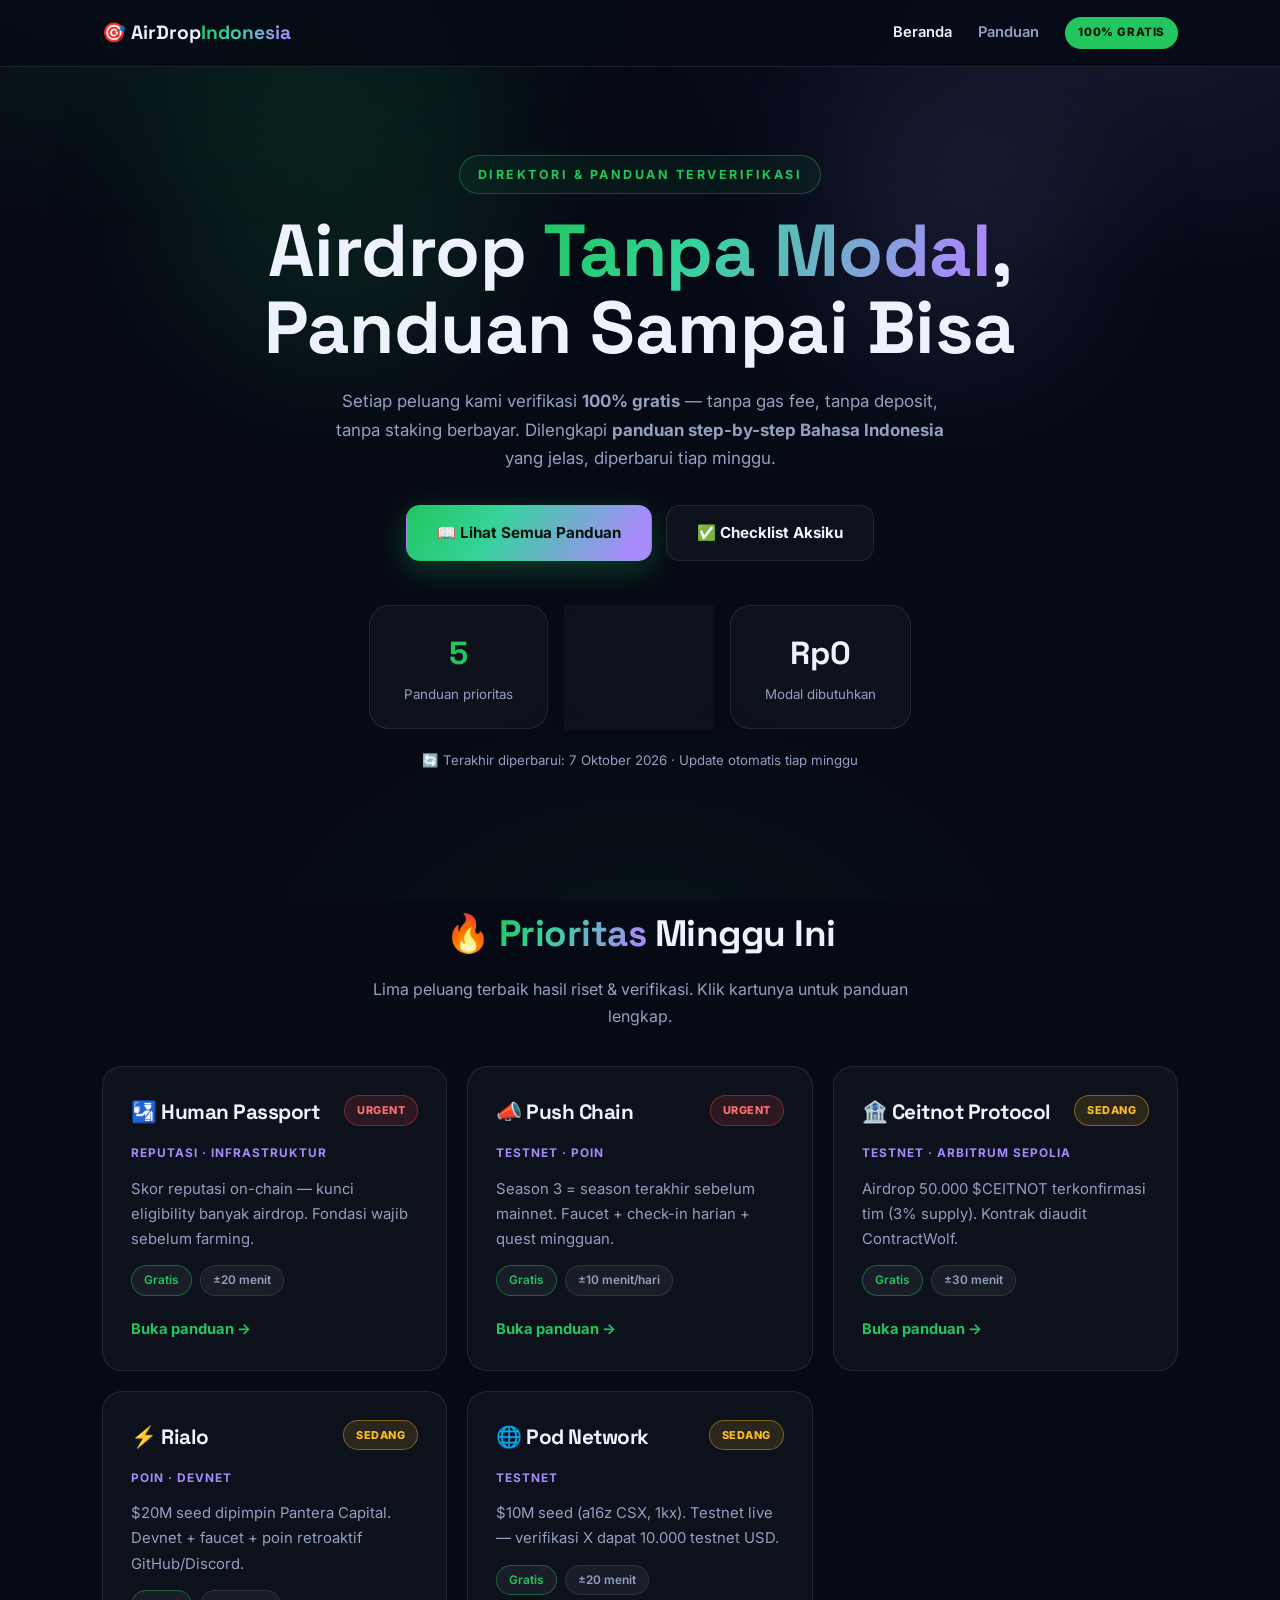
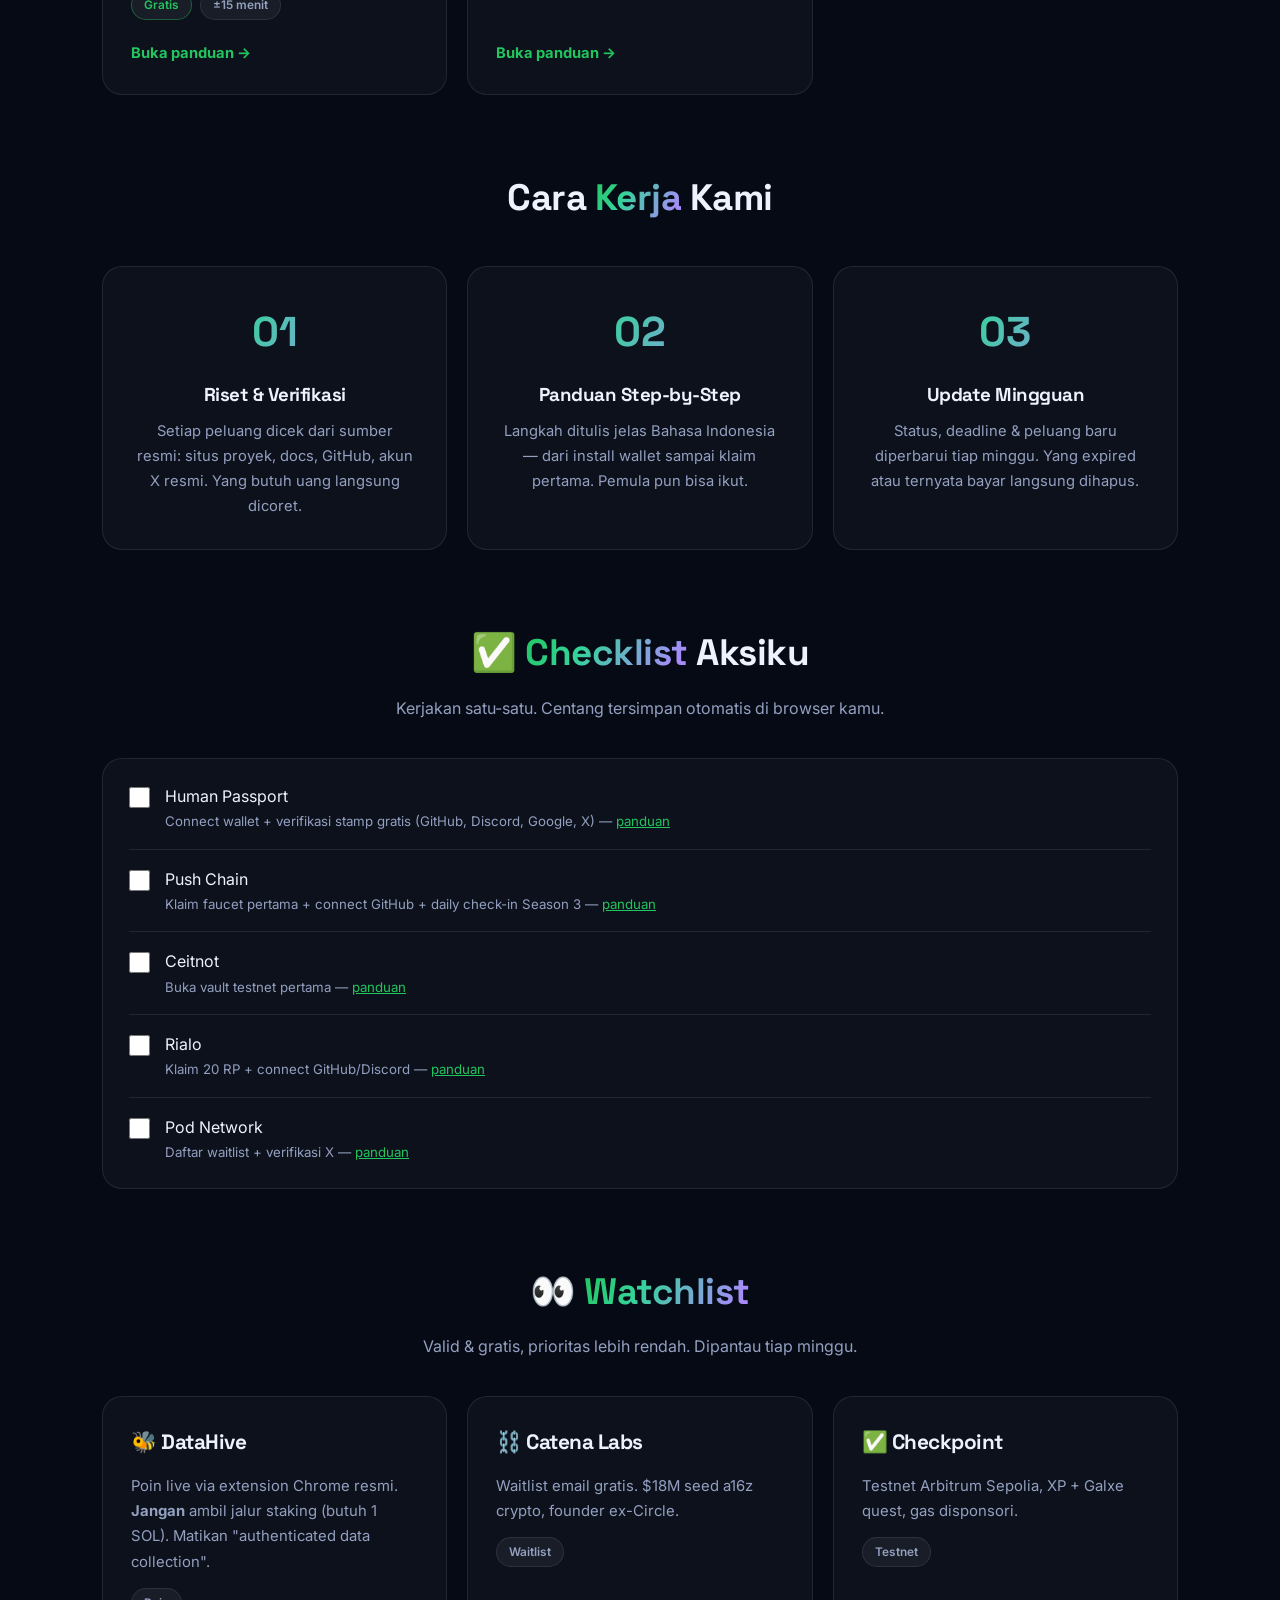
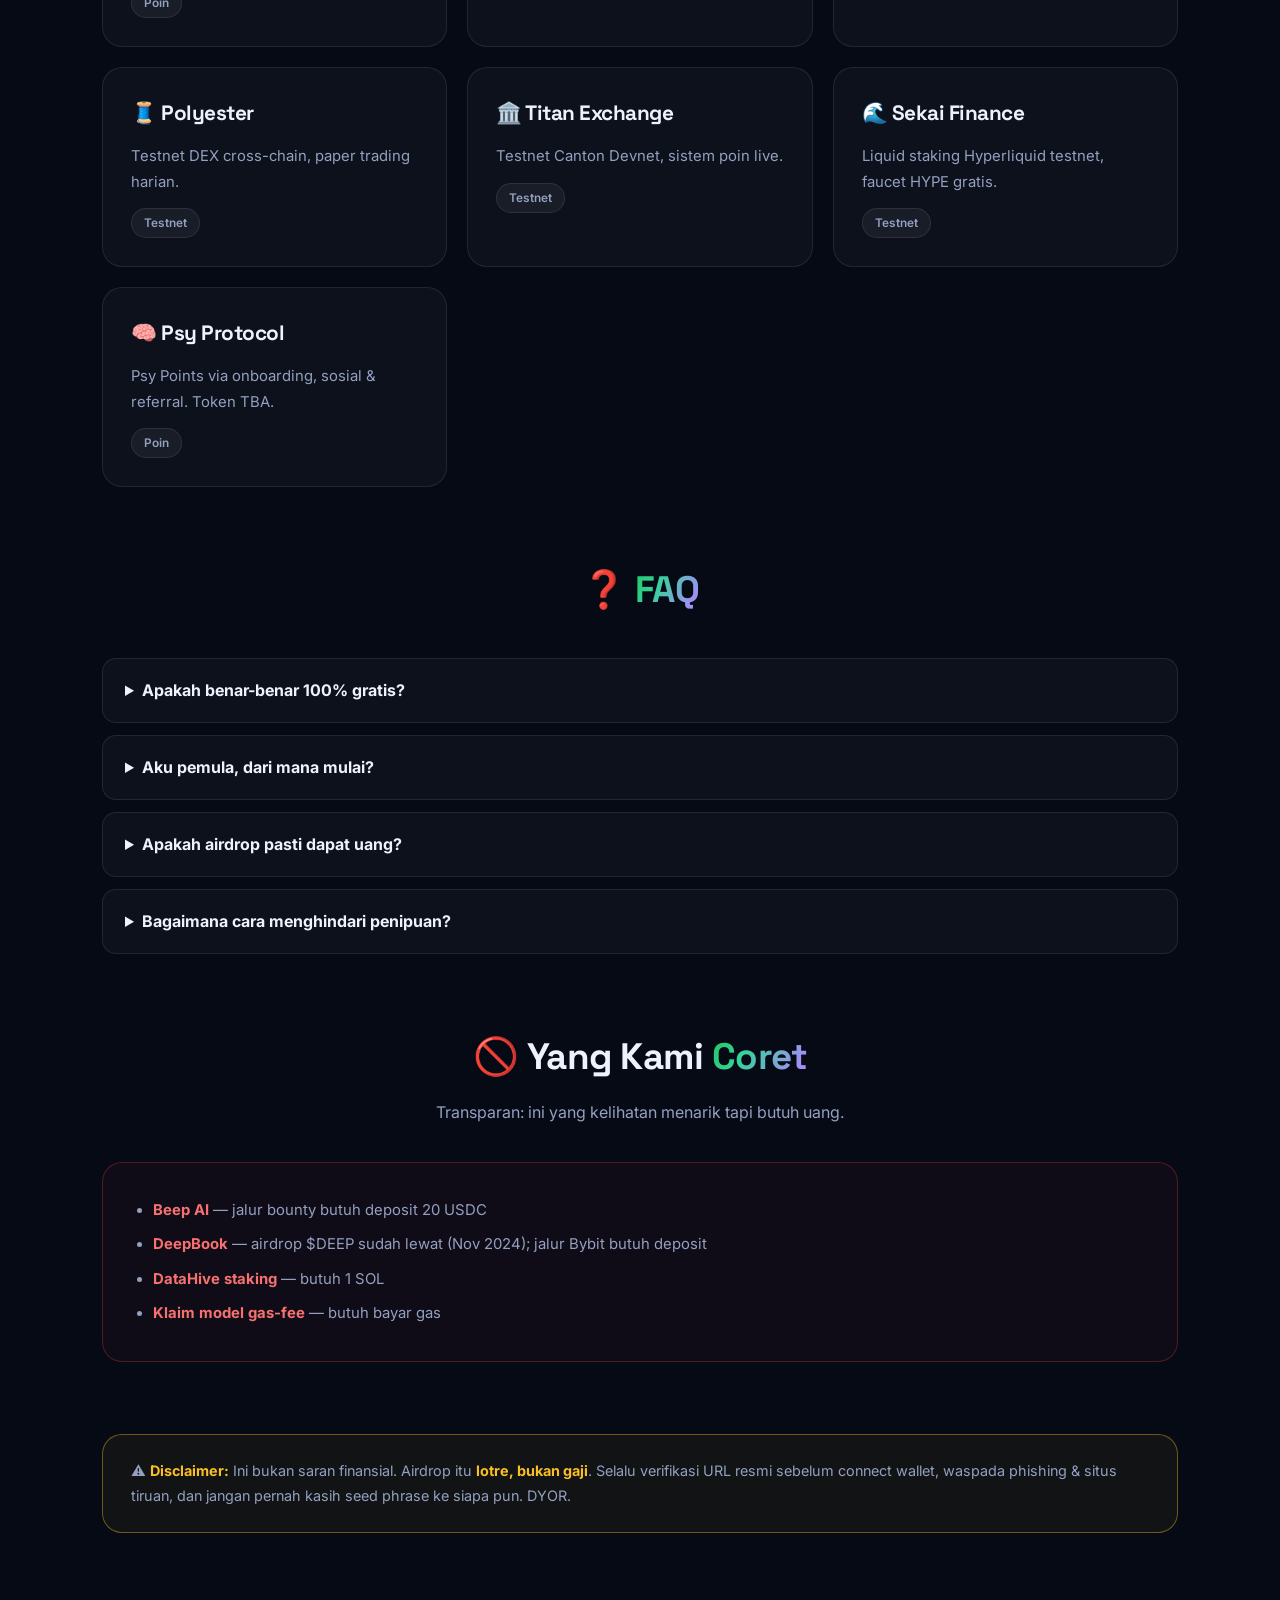
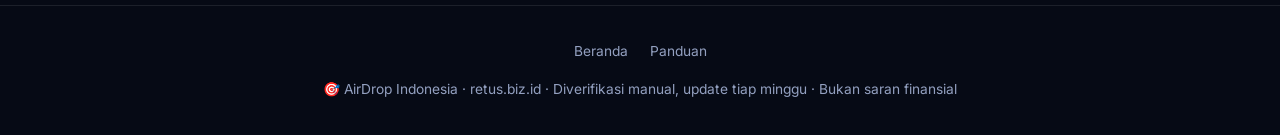
==== commit 1f3c17c8: "refactor: pretty URL di beranda" ====
--- a/index.html
+++ b/index.html
@@ -44,11 +44,11 @@
 <div class="sec-head"><h2>🔥 <span class="grad">Prioritas</span> Minggu Ini</h2>
 <p>Lima peluang terbaik hasil riset & verifikasi. Klik kartunya untuk panduan lengkap.</p></div>
 <div class="grid">
-<a class="card" href="panduan/human-passport.html"><div class="top"><h3>🛂 Human Passport</h3><span class="urg t">URGENT</span></div><div class="cat">Reputasi · Infrastruktur</div><p class="d">Skor reputasi on-chain — kunci eligibility banyak airdrop. Fondasi wajib sebelum farming.</p><div class="meta"><span class="tag ok">Gratis</span><span class="tag">±20 menit</span></div><span class="golink">Buka panduan →</span></a>
-<a class="card" href="panduan/push-chain.html"><div class="top"><h3>📣 Push Chain</h3><span class="urg t">URGENT</span></div><div class="cat">Testnet · Poin</div><p class="d">Season 3 = season terakhir sebelum mainnet. Faucet + check-in harian + quest mingguan.</p><div class="meta"><span class="tag ok">Gratis</span><span class="tag">±10 menit/hari</span></div><span class="golink">Buka panduan →</span></a>
-<a class="card" href="panduan/ceitnot.html"><div class="top"><h3>🏦 Ceitnot Protocol</h3><span class="urg s">SEDANG</span></div><div class="cat">Testnet · Arbitrum Sepolia</div><p class="d">Airdrop 50.000 $CEITNOT terkonfirmasi tim (3% supply). Kontrak diaudit ContractWolf.</p><div class="meta"><span class="tag ok">Gratis</span><span class="tag">±30 menit</span></div><span class="golink">Buka panduan →</span></a>
-<a class="card" href="panduan/rialo.html"><div class="top"><h3>⚡ Rialo</h3><span class="urg s">SEDANG</span></div><div class="cat">Poin · Devnet</div><p class="d">$20M seed dipimpin Pantera Capital. Devnet + faucet + poin retroaktif GitHub/Discord.</p><div class="meta"><span class="tag ok">Gratis</span><span class="tag">±15 menit</span></div><span class="golink">Buka panduan →</span></a>
-<a class="card" href="panduan/pod-network.html"><div class="top"><h3>🌐 Pod Network</h3><span class="urg s">SEDANG</span></div><div class="cat">Testnet</div><p class="d">$10M seed (a16z CSX, 1kx). Testnet live — verifikasi X dapat 10.000 testnet USD.</p><div class="meta"><span class="tag ok">Gratis</span><span class="tag">±20 menit</span></div><span class="golink">Buka panduan →</span></a>
+<a class="card" href="panduan/human-passport/"><div class="top"><h3>🛂 Human Passport</h3><span class="urg t">URGENT</span></div><div class="cat">Reputasi · Infrastruktur</div><p class="d">Skor reputasi on-chain — kunci eligibility banyak airdrop. Fondasi wajib sebelum farming.</p><div class="meta"><span class="tag ok">Gratis</span><span class="tag">±20 menit</span></div><span class="golink">Buka panduan →</span></a>
+<a class="card" href="panduan/push-chain/"><div class="top"><h3>📣 Push Chain</h3><span class="urg t">URGENT</span></div><div class="cat">Testnet · Poin</div><p class="d">Season 3 = season terakhir sebelum mainnet. Faucet + check-in harian + quest mingguan.</p><div class="meta"><span class="tag ok">Gratis</span><span class="tag">±10 menit/hari</span></div><span class="golink">Buka panduan →</span></a>
+<a class="card" href="panduan/ceitnot/"><div class="top"><h3>🏦 Ceitnot Protocol</h3><span class="urg s">SEDANG</span></div><div class="cat">Testnet · Arbitrum Sepolia</div><p class="d">Airdrop 50.000 $CEITNOT terkonfirmasi tim (3% supply). Kontrak diaudit ContractWolf.</p><div class="meta"><span class="tag ok">Gratis</span><span class="tag">±30 menit</span></div><span class="golink">Buka panduan →</span></a>
+<a class="card" href="panduan/rialo/"><div class="top"><h3>⚡ Rialo</h3><span class="urg s">SEDANG</span></div><div class="cat">Poin · Devnet</div><p class="d">$20M seed dipimpin Pantera Capital. Devnet + faucet + poin retroaktif GitHub/Discord.</p><div class="meta"><span class="tag ok">Gratis</span><span class="tag">±15 menit</span></div><span class="golink">Buka panduan →</span></a>
+<a class="card" href="panduan/pod-network/"><div class="top"><h3>🌐 Pod Network</h3><span class="urg s">SEDANG</span></div><div class="cat">Testnet</div><p class="d">$10M seed (a16z CSX, 1kx). Testnet live — verifikasi X dapat 10.000 testnet USD.</p><div class="meta"><span class="tag ok">Gratis</span><span class="tag">±20 menit</span></div><span class="golink">Buka panduan →</span></a>
 </div>
 </section>
 
@@ -65,11 +65,11 @@
 <div class="sec-head"><h2>✅ <span class="grad">Checklist</span> Aksiku</h2>
 <p>Kerjakan satu-satu. Centang tersimpan otomatis di browser kamu.</p></div>
 <div class="check">
-<label class="chk"><input type="checkbox" data-k="hp"><span>Human Passport<small>Connect wallet + verifikasi stamp gratis (GitHub, Discord, Google, X) — <a href="panduan/human-passport.html" style="color:var(--acc)">panduan</a></small></span></label>
-<label class="chk"><input type="checkbox" data-k="push"><span>Push Chain<small>Klaim faucet pertama + connect GitHub + daily check-in Season 3 — <a href="panduan/push-chain.html" style="color:var(--acc)">panduan</a></small></span></label>
-<label class="chk"><input type="checkbox" data-k="ceit"><span>Ceitnot<small>Buka vault testnet pertama — <a href="panduan/ceitnot.html" style="color:var(--acc)">panduan</a></small></span></label>
-<label class="chk"><input type="checkbox" data-k="rialo"><span>Rialo<small>Klaim 20 RP + connect GitHub/Discord — <a href="panduan/rialo.html" style="color:var(--acc)">panduan</a></small></span></label>
-<label class="chk"><input type="checkbox" data-k="pod"><span>Pod Network<small>Daftar waitlist + verifikasi X — <a href="panduan/pod-network.html" style="color:var(--acc)">panduan</a></small></span></label>
+<label class="chk"><input type="checkbox" data-k="hp"><span>Human Passport<small>Connect wallet + verifikasi stamp gratis (GitHub, Discord, Google, X) — <a href="panduan/human-passport/" style="color:var(--acc)">panduan</a></small></span></label>
+<label class="chk"><input type="checkbox" data-k="push"><span>Push Chain<small>Klaim faucet pertama + connect GitHub + daily check-in Season 3 — <a href="panduan/push-chain/" style="color:var(--acc)">panduan</a></small></span></label>
+<label class="chk"><input type="checkbox" data-k="ceit"><span>Ceitnot<small>Buka vault testnet pertama — <a href="panduan/ceitnot/" style="color:var(--acc)">panduan</a></small></span></label>
+<label class="chk"><input type="checkbox" data-k="rialo"><span>Rialo<small>Klaim 20 RP + connect GitHub/Discord — <a href="panduan/rialo/" style="color:var(--acc)">panduan</a></small></span></label>
+<label class="chk"><input type="checkbox" data-k="pod"><span>Pod Network<small>Daftar waitlist + verifikasi X — <a href="panduan/pod-network/" style="color:var(--acc)">panduan</a></small></span></label>
 </div>
 </section>
 
@@ -89,7 +89,7 @@
 <section class="sec">
 <div class="sec-head"><h2>❓ <span class="grad">FAQ</span></h2></div>
 <details class="faq"><summary>Apakah benar-benar 100% gratis?</summary><p>Ya. Setiap peluang di direktori ini diverifikasi tanpa biaya: tanpa gas fee, tanpa deposit, tanpa staking berbayar, tanpa beli token. Kalau sebuah proyek ternyata butuh uang, langsung kami pindahkan ke daftar "dicoret".</p></details>
-<details class="faq"><summary>Aku pemula, dari mana mulai?</summary><p>Mulai dari <a href="panduan/human-passport.html" style="color:var(--acc)">Human Passport</a> (bangun reputasi, ±20 menit), lalu <a href="panduan/push-chain.html" style="color:var(--acc)">Push Chain</a> (rutinitas harian ±10 menit). Ikuti checklist di atas satu per satu.</p></details>
+<details class="faq"><summary>Aku pemula, dari mana mulai?</summary><p>Mulai dari <a href="panduan/human-passport/" style="color:var(--acc)">Human Passport</a> (bangun reputasi, ±20 menit), lalu <a href="panduan/push-chain/" style="color:var(--acc)">Push Chain</a> (rutinitas harian ±10 menit). Ikuti checklist di atas satu per satu.</p></details>
 <details class="faq"><summary>Apakah airdrop pasti dapat uang?</summary><p>Tidak. Airdrop itu <b>lotre, bukan gaji</b> — tidak ada jaminan. Anggap sebagai tiket gratis: modal nol, potensi ada. Jangan pernah membayar untuk ikut.</p></details>
 <details class="faq"><summary>Bagaimana cara menghindari penipuan?</summary><p>Selalu verifikasi URL dari sumber resmi (jangan klik link dari DM), waspada situs tiruan, dan <b>jangan pernah</b> memberikan seed phrase / private key ke siapa pun atau situs apa pun.</p></details>
 </section>
--- a/assets/style.css
+++ b/assets/style.css
@@ -0,0 +1,126 @@
+:root{
+  --bg:#060a15; --bg2:#0a1022;
+  --card:rgba(255,255,255,.032); --card-br:rgba(255,255,255,.09);
+  --txt:#eef2ff; --mut:#93a0c0;
+  --acc:#22c55e; --acc2:#a78bfa; --gold:#fbbf24; --red:#f87171;
+  --grad:linear-gradient(120deg,#22c55e,#34d399 35%,#a78bfa 90%);
+  --r:20px;
+}
+*{margin:0;padding:0;box-sizing:border-box}
+html{scroll-behavior:smooth}
+body{font-family:'Inter',-apple-system,'Segoe UI',Roboto,sans-serif;background:var(--bg);color:var(--txt);line-height:1.7;overflow-x:hidden}
+body::before{content:'';position:fixed;inset:0;z-index:-2;
+  background:radial-gradient(900px 480px at 12% -6%,rgba(34,197,94,.10),transparent 60%),
+             radial-gradient(800px 420px at 88% 4%,rgba(167,139,250,.10),transparent 60%),
+             radial-gradient(700px 500px at 50% 110%,rgba(34,197,94,.06),transparent 60%);}
+h1,h2,h3,.sg{font-family:'Space Grotesk','Inter',sans-serif;letter-spacing:-.5px}
+a{color:inherit}
+.wrap{max-width:1120px;margin:0 auto;padding:0 22px}
+/* NAV */
+nav{position:sticky;top:0;z-index:60;background:rgba(6,10,21,.82);backdrop-filter:blur(14px);border-bottom:1px solid var(--card-br)}
+nav .wrap{display:flex;align-items:center;justify-content:space-between;height:66px}
+.logo{font-family:'Space Grotesk';font-weight:700;font-size:1.2rem;text-decoration:none}
+.logo b{background:var(--grad);-webkit-background-clip:text;background-clip:text;color:transparent}
+.navlinks{display:flex;gap:26px;align-items:center}
+.navlinks a{text-decoration:none;color:var(--mut);font-weight:600;font-size:.92rem;transition:.2s}
+.navlinks a:hover,.navlinks a.on{color:var(--txt)}
+.pill{background:var(--acc);color:#04120a!important;font-weight:800;font-size:.72rem;padding:6px 13px;border-radius:99px;letter-spacing:.6px}
+/* HERO */
+.hero{padding:88px 0 60px;text-align:center;position:relative}
+.orb{position:absolute;border-radius:50%;filter:blur(70px);opacity:.5;z-index:-1;animation:float 9s ease-in-out infinite}
+.o1{width:340px;height:340px;background:rgba(34,197,94,.22);top:-40px;left:6%}
+.o2{width:280px;height:280px;background:rgba(167,139,250,.20);top:30px;right:8%;animation-delay:-4s}
+@keyframes float{0%,100%{transform:translateY(0)}50%{transform:translateY(-26px)}}
+.kicker{display:inline-block;font-size:.78rem;font-weight:700;letter-spacing:2.5px;color:var(--acc);text-transform:uppercase;margin-bottom:18px;padding:8px 18px;border:1px solid rgba(34,197,94,.35);border-radius:99px;background:rgba(34,197,94,.07)}
+.hero h1{font-size:clamp(2.6rem,7vw,4.6rem);font-weight:700;line-height:1.05}
+.grad{background:var(--grad);-webkit-background-clip:text;background-clip:text;color:transparent}
+.hero p.sub{color:var(--mut);max-width:640px;margin:20px auto 0;font-size:1.06rem}
+.cta{display:flex;gap:14px;justify-content:center;margin-top:32px;flex-wrap:wrap}
+.btn{display:inline-block;padding:14px 30px;border-radius:14px;font-weight:700;text-decoration:none;font-size:.95rem;transition:.22s;border:1px solid transparent}
+.btn-p{background:var(--grad);color:#04120a;box-shadow:0 8px 30px rgba(34,197,94,.28)}
+.btn-p:hover{transform:translateY(-2px);box-shadow:0 12px 36px rgba(34,197,94,.4)}
+.btn-g{border-color:var(--card-br);color:var(--txt);background:var(--card)}
+.btn-g:hover{border-color:var(--acc)}
+.stats{display:flex;gap:16px;justify-content:center;flex-wrap:wrap;margin-top:44px}
+.stat{background:var(--card);border:1px solid var(--card-br);border-radius:var(--r);padding:20px 34px;min-width:150px;backdrop-filter:blur(8px)}
+.stat b{font-size:2rem;display:block;font-family:'Space Grotesk'}
+.stat small{color:var(--mut)}
+.stat.g b{color:var(--acc)}.stat.p b{color:var(--acc2)}.stat.o b{color:var(--txt)}
+.updated{margin-top:20px;font-size:.83rem;color:var(--mut)}
+/* SECTIONS */
+.sec{margin:72px 0}
+.sec-head{text-align:center;margin-bottom:36px}
+.sec-head h2{font-size:clamp(1.6rem,4vw,2.3rem)}
+.sec-head p{color:var(--mut);margin-top:10px;max-width:600px;margin-left:auto;margin-right:auto}
+.grid{display:grid;grid-template-columns:repeat(auto-fill,minmax(320px,1fr));gap:20px}
+.card{background:var(--card);border:1px solid var(--card-br);border-radius:var(--r);padding:28px;display:flex;flex-direction:column;gap:13px;position:relative;overflow:hidden;transition:.25s;text-decoration:none}
+.card::before{content:'';position:absolute;inset:0;background:var(--grad);opacity:0;transition:.25s;z-index:0}
+.card:hover{transform:translateY(-5px);border-color:rgba(34,197,94,.5);box-shadow:0 18px 44px rgba(0,0,0,.45)}
+.card:hover::before{opacity:.05}
+.card>*{position:relative;z-index:1}
+.card .top{display:flex;justify-content:space-between;align-items:flex-start;gap:10px}
+.card h3{font-size:1.3rem}
+.urg{font-size:.68rem;font-weight:800;padding:5px 12px;border-radius:99px;white-space:nowrap;letter-spacing:.5px}
+.urg.t{background:rgba(239,68,68,.14);color:var(--red);border:1px solid rgba(239,68,68,.4)}
+.urg.s{background:rgba(251,191,36,.12);color:var(--gold);border:1px solid rgba(251,191,36,.4)}
+.cat{font-size:.74rem;color:var(--acc2);font-weight:700;text-transform:uppercase;letter-spacing:1px}
+.card p.d{color:var(--mut);font-size:.93rem}
+.meta{display:flex;gap:8px;flex-wrap:wrap}
+.tag{font-size:.74rem;font-weight:600;background:rgba(255,255,255,.05);border:1px solid var(--card-br);padding:4px 12px;border-radius:99px;color:var(--mut)}
+.tag.ok{color:var(--acc);border-color:rgba(34,197,94,.4)}
+.golink{margin-top:auto;padding-top:8px;font-weight:700;color:var(--acc);font-size:.92rem}
+/* HOW */
+.how{display:grid;grid-template-columns:repeat(auto-fit,minmax(260px,1fr));gap:20px}
+.howc{background:var(--card);border:1px solid var(--card-br);border-radius:var(--r);padding:30px;text-align:center}
+.howc .n{font-family:'Space Grotesk';font-size:2.6rem;font-weight:700;background:var(--grad);-webkit-background-clip:text;background-clip:text;color:transparent}
+.howc h3{margin:12px 0 8px}.howc p{color:var(--mut);font-size:.92rem}
+/* GUIDE PAGES */
+.crumb{margin:34px 0 8px;font-size:.85rem;color:var(--mut)}
+.crumb a{color:var(--acc);text-decoration:none}
+.ghero{padding:26px 0 10px}
+.ghero h1{font-size:clamp(2rem,5.5vw,3.2rem);line-height:1.1}
+.ghero .lede{color:var(--mut);font-size:1.05rem;margin-top:14px;max-width:720px}
+.gmeta{display:flex;gap:10px;flex-wrap:wrap;margin:22px 0 6px}
+.gmeta .tag{font-size:.8rem;padding:7px 16px}
+.steps{margin:30px 0;display:flex;flex-direction:column;gap:0}
+.step{display:flex;gap:22px;padding:26px 0;border-bottom:1px solid var(--card-br)}
+.step:last-child{border:none}
+.step .num{flex-shrink:0;width:52px;height:52px;border-radius:16px;background:var(--grad);color:#04120a;font-family:'Space Grotesk';font-weight:700;font-size:1.35rem;display:flex;align-items:center;justify-content:center}
+.step h3{font-size:1.15rem;margin-bottom:8px}
+.step p,.step li{color:var(--mut);font-size:.95rem}
+.step ul{margin:8px 0 8px 20px}
+.step code{background:rgba(255,255,255,.07);padding:2px 9px;border-radius:7px;font-size:.85em;color:var(--gold)}
+.callout{border-radius:16px;padding:20px 24px;margin:26px 0;font-size:.93rem;border:1px solid}
+.callout b{display:block;margin-bottom:6px;font-size:.95rem}
+.callout.warn{background:rgba(251,191,36,.07);border-color:rgba(251,191,36,.35);color:#fde9c0}
+.callout.warn b{color:var(--gold)}
+.callout.danger{background:rgba(239,68,68,.07);border-color:rgba(239,68,68,.4);color:#fecaca}
+.callout.danger b{color:var(--red)}
+.callout.tip{background:rgba(34,197,94,.07);border-color:rgba(34,197,94,.35);color:#c9f2da}
+.callout.tip b{color:var(--acc)}
+.callout p{margin:0}
+.links{display:flex;gap:12px;flex-wrap:wrap;margin:10px 0 30px}
+.pn{display:flex;justify-content:space-between;gap:16px;margin:44px 0;flex-wrap:wrap}
+.pn a{flex:1;min-width:220px;background:var(--card);border:1px solid var(--card-br);border-radius:16px;padding:20px 24px;text-decoration:none;transition:.2s}
+.pn a:hover{border-color:var(--acc)}
+.pn small{color:var(--mut);display:block;font-size:.78rem}
+.pn b{font-size:1.02rem}
+/* CHECKLIST / MISC */
+.check{background:var(--card);border:1px solid var(--card-br);border-radius:var(--r);padding:8px 26px}
+.chk{display:flex;gap:15px;align-items:flex-start;padding:16px 0;border-bottom:1px solid var(--card-br);cursor:pointer}
+.chk:last-child{border:none}
+.chk input{width:21px;height:21px;margin-top:4px;accent-color:var(--acc);cursor:pointer;flex-shrink:0}
+.chk.done span{color:var(--mut);text-decoration:line-through}
+.chk small{display:block;color:var(--mut);font-size:.83rem}
+.cut{background:rgba(239,68,68,.045);border:1px solid rgba(239,68,68,.28);border-radius:var(--r);padding:26px 30px}
+.cut li{margin:9px 0 9px 20px;color:var(--mut);font-size:.93rem}
+.cut li b{color:var(--red)}
+.disc{background:rgba(251,191,36,.05);border:1px solid rgba(251,191,36,.4);border-radius:var(--r);padding:24px 28px;font-size:.9rem;color:var(--mut)}
+.disc b{color:var(--gold)}
+details.faq{background:var(--card);border:1px solid var(--card-br);border-radius:14px;padding:18px 22px;margin:12px 0;cursor:pointer}
+details.faq summary{font-weight:700;cursor:pointer}
+details.faq p{color:var(--mut);font-size:.92rem;margin-top:10px}
+footer{border-top:1px solid var(--card-br);padding:34px 0;margin-top:40px;color:var(--mut);font-size:.86rem;text-align:center}
+footer .fl{display:flex;gap:22px;justify-content:center;margin-bottom:14px;flex-wrap:wrap}
+footer a{color:var(--mut);text-decoration:none}footer a:hover{color:var(--txt)}
+@media(max-width:640px){.grid{grid-template-columns:1fr}.navlinks a:not(.pill){display:none}.step{gap:15px}}
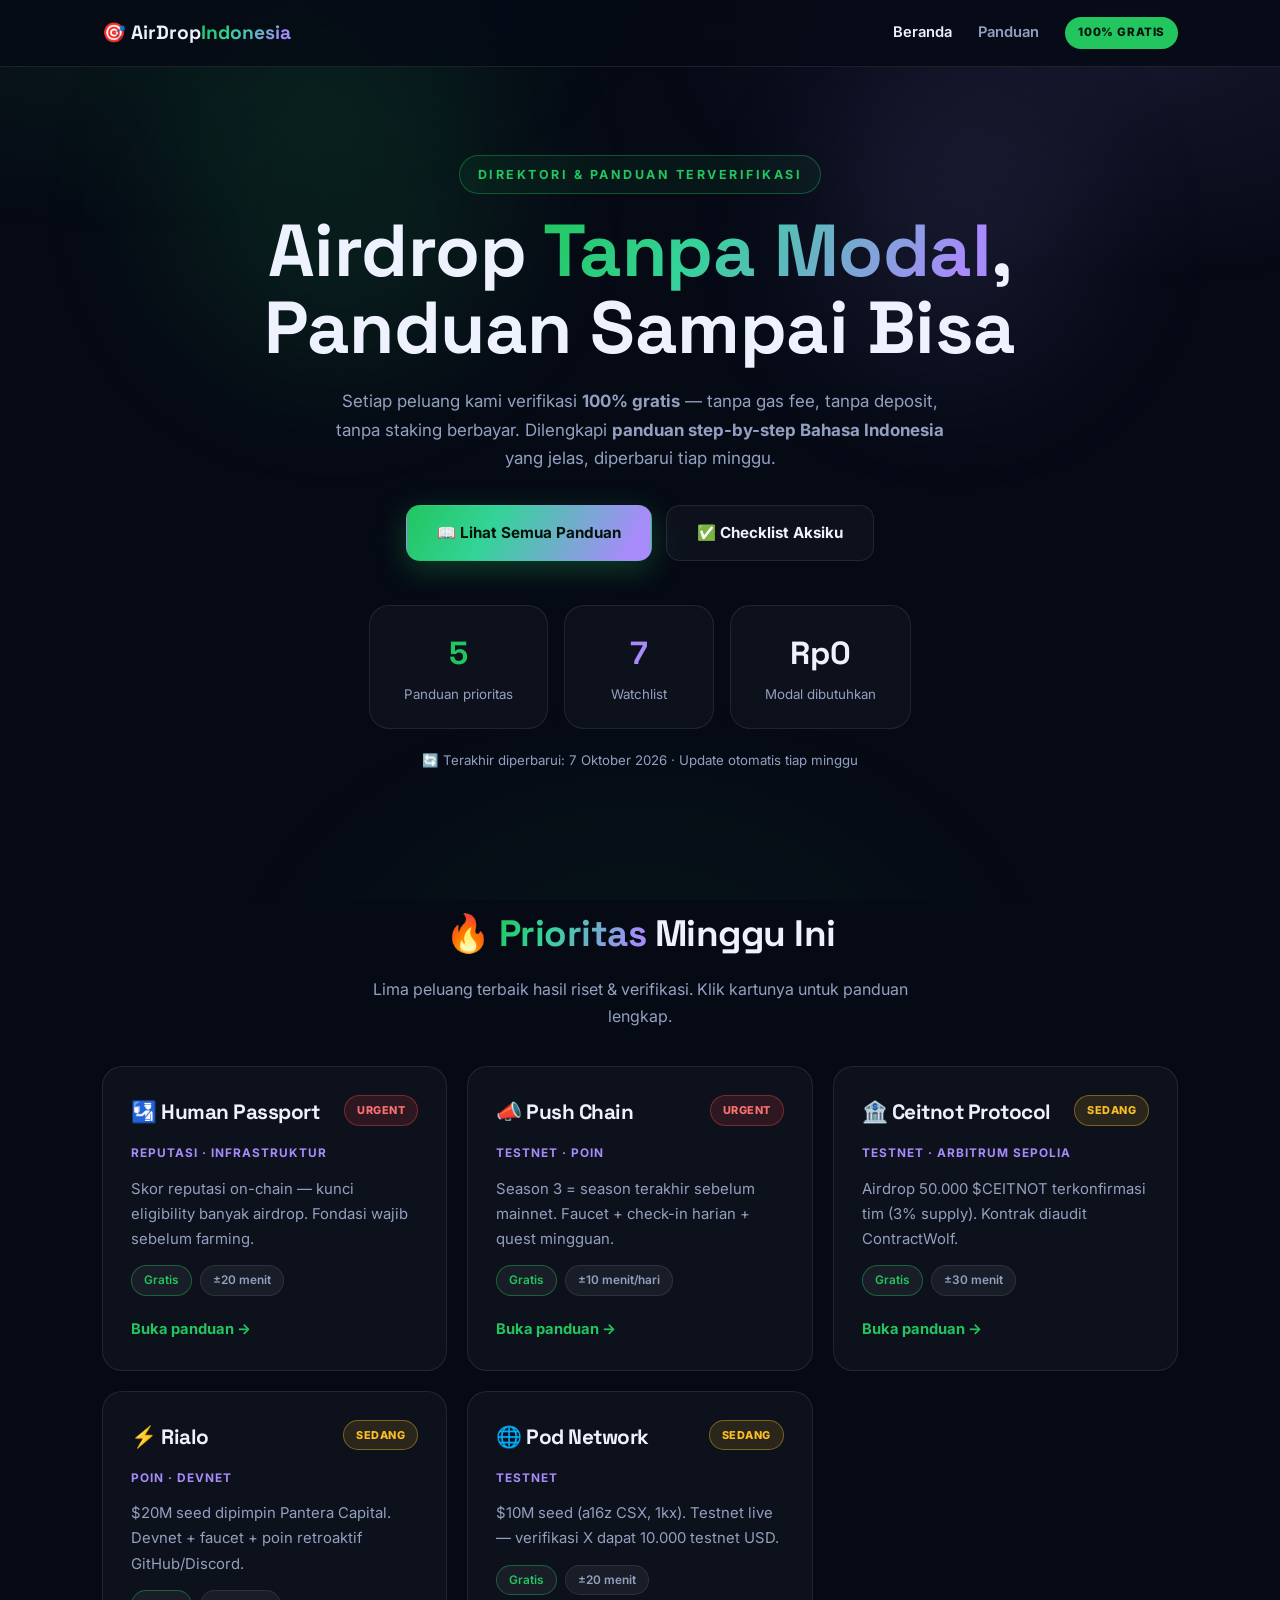
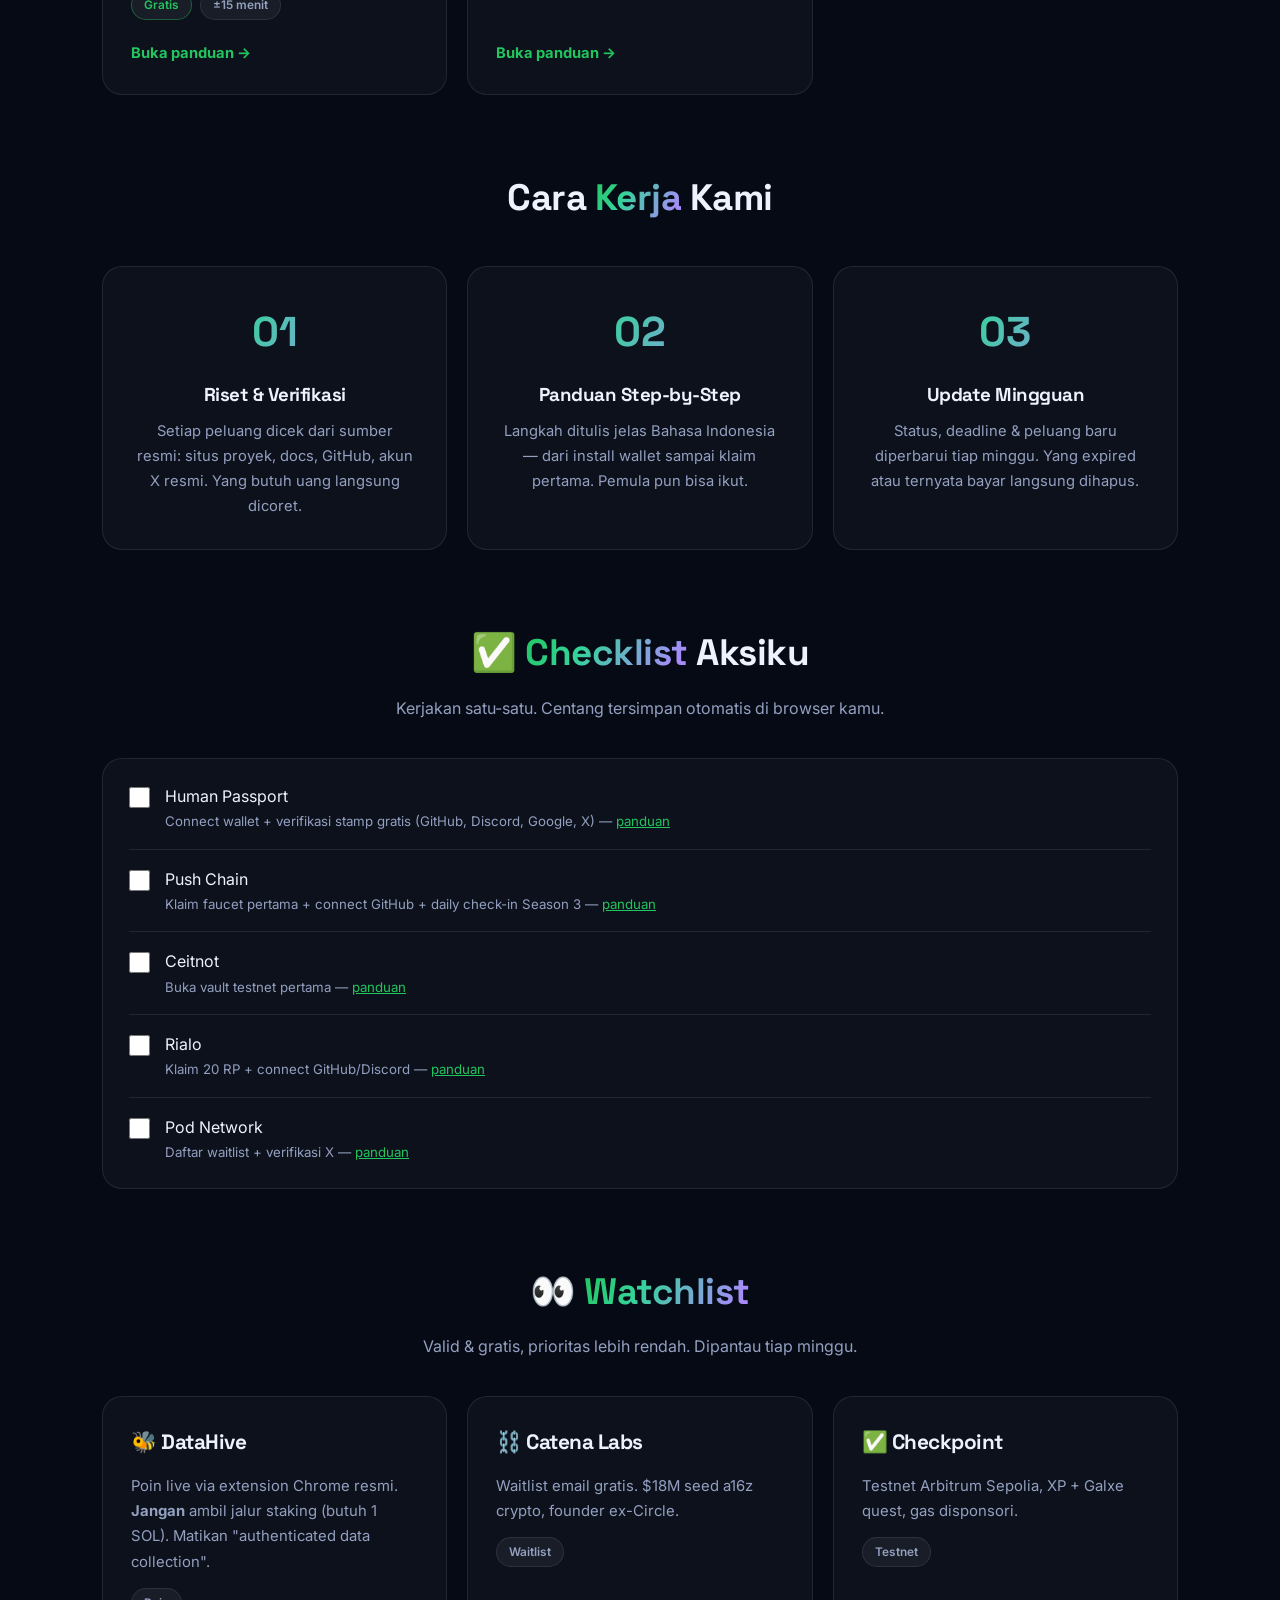
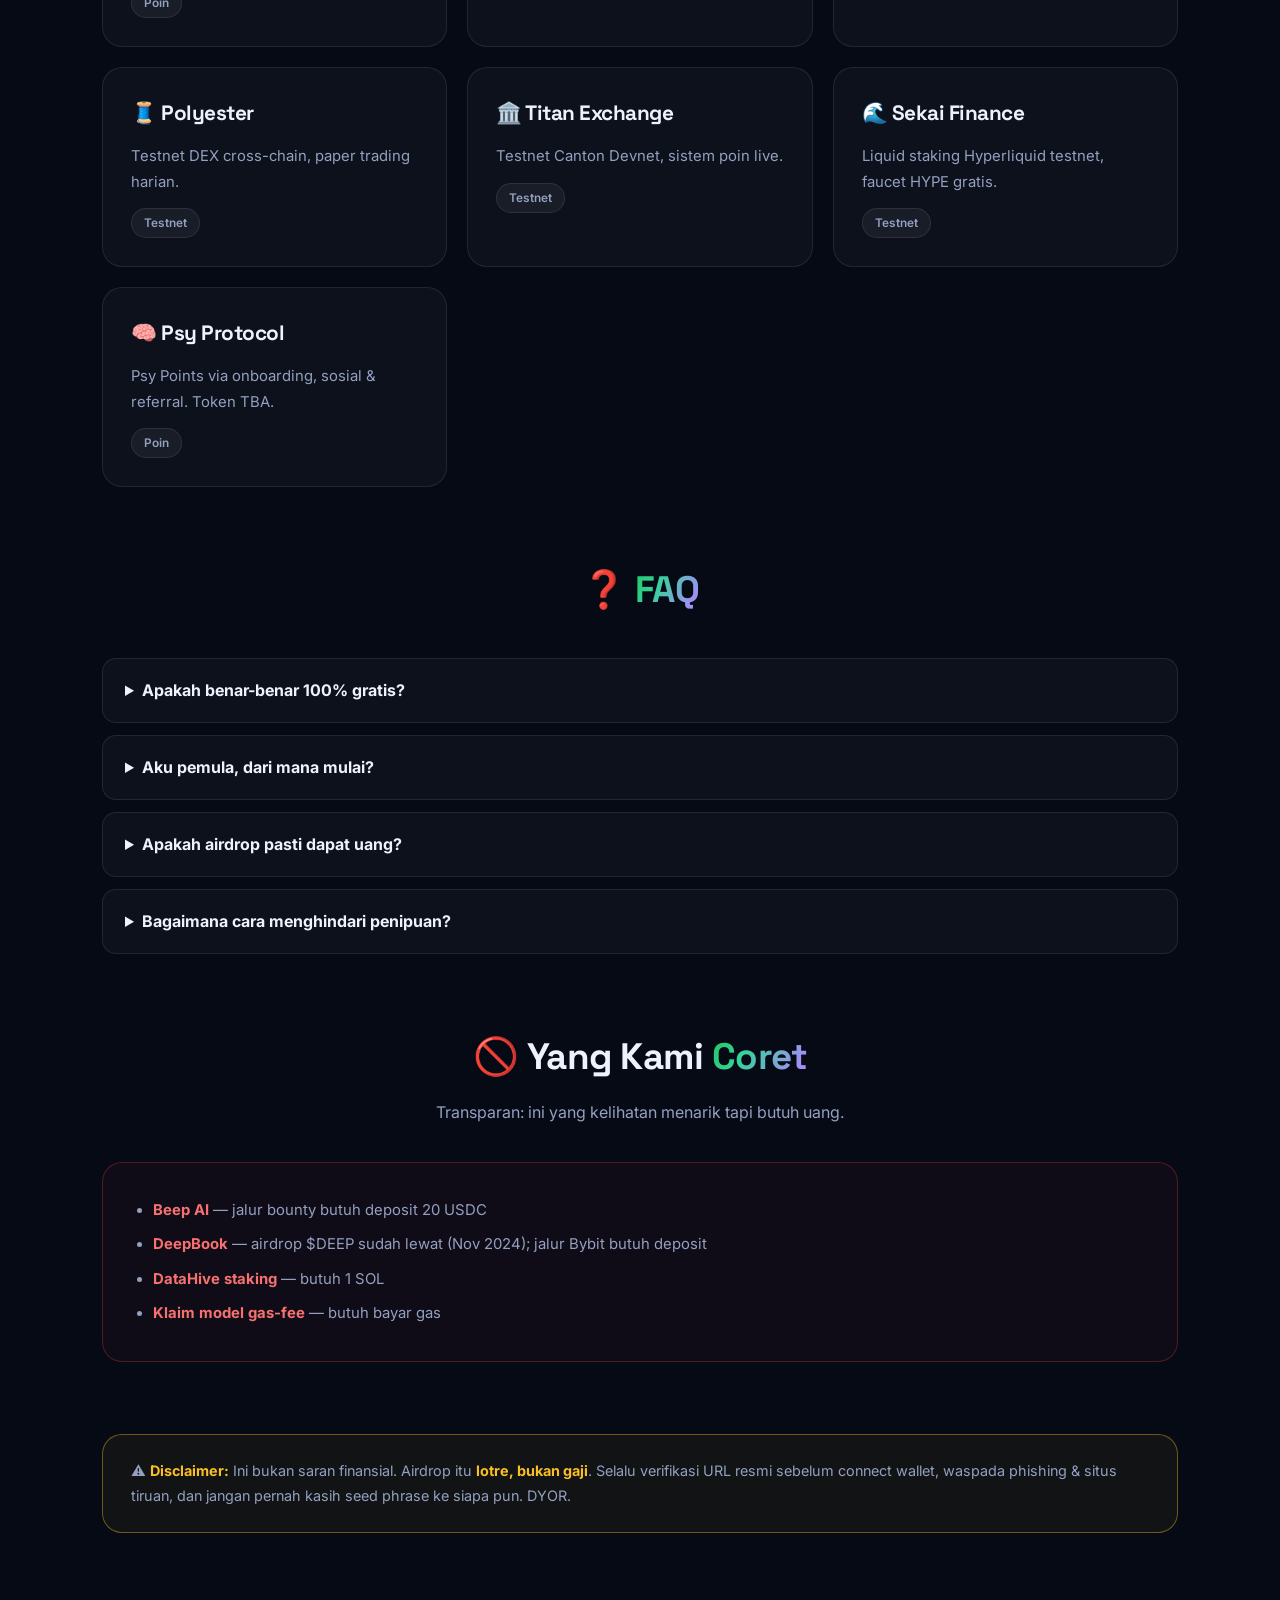
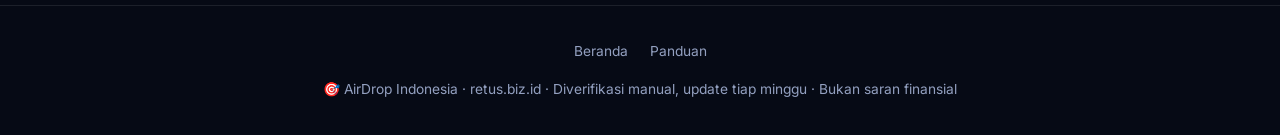
==== commit 7c5218e1: "chore: trigger pages rebuild" ====
--- a/index.html
+++ b/index.html
@@ -1,6 +1,7 @@
 <!DOCTYPE html>
 <html lang="id">
 <head>
+<!-- build trigger pretty-urls 2026-10-07 -->
 <meta charset="UTF-8">
 <meta name="viewport" content="width=device-width, initial-scale=1.0">
 <title>AirDrop Indonesia — Dashboard & Panduan Airdrop 100% Gratis</title>
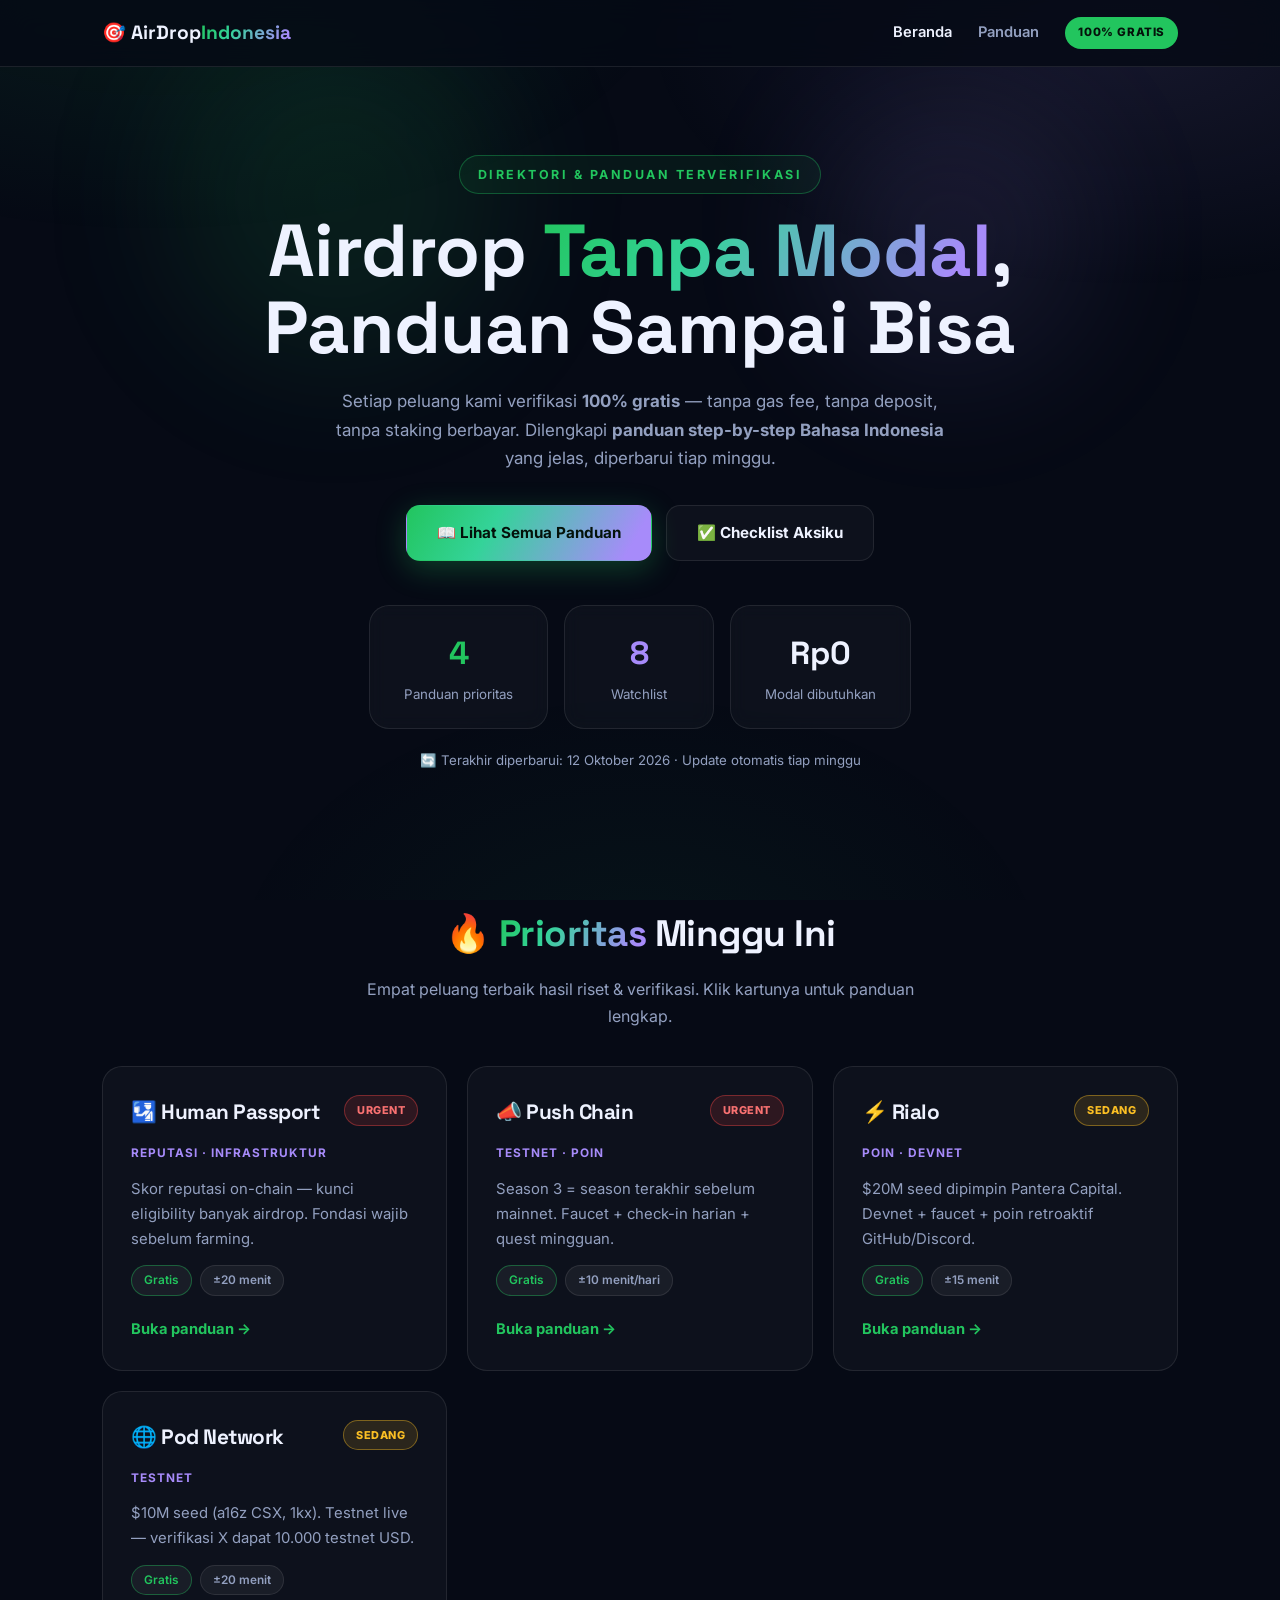
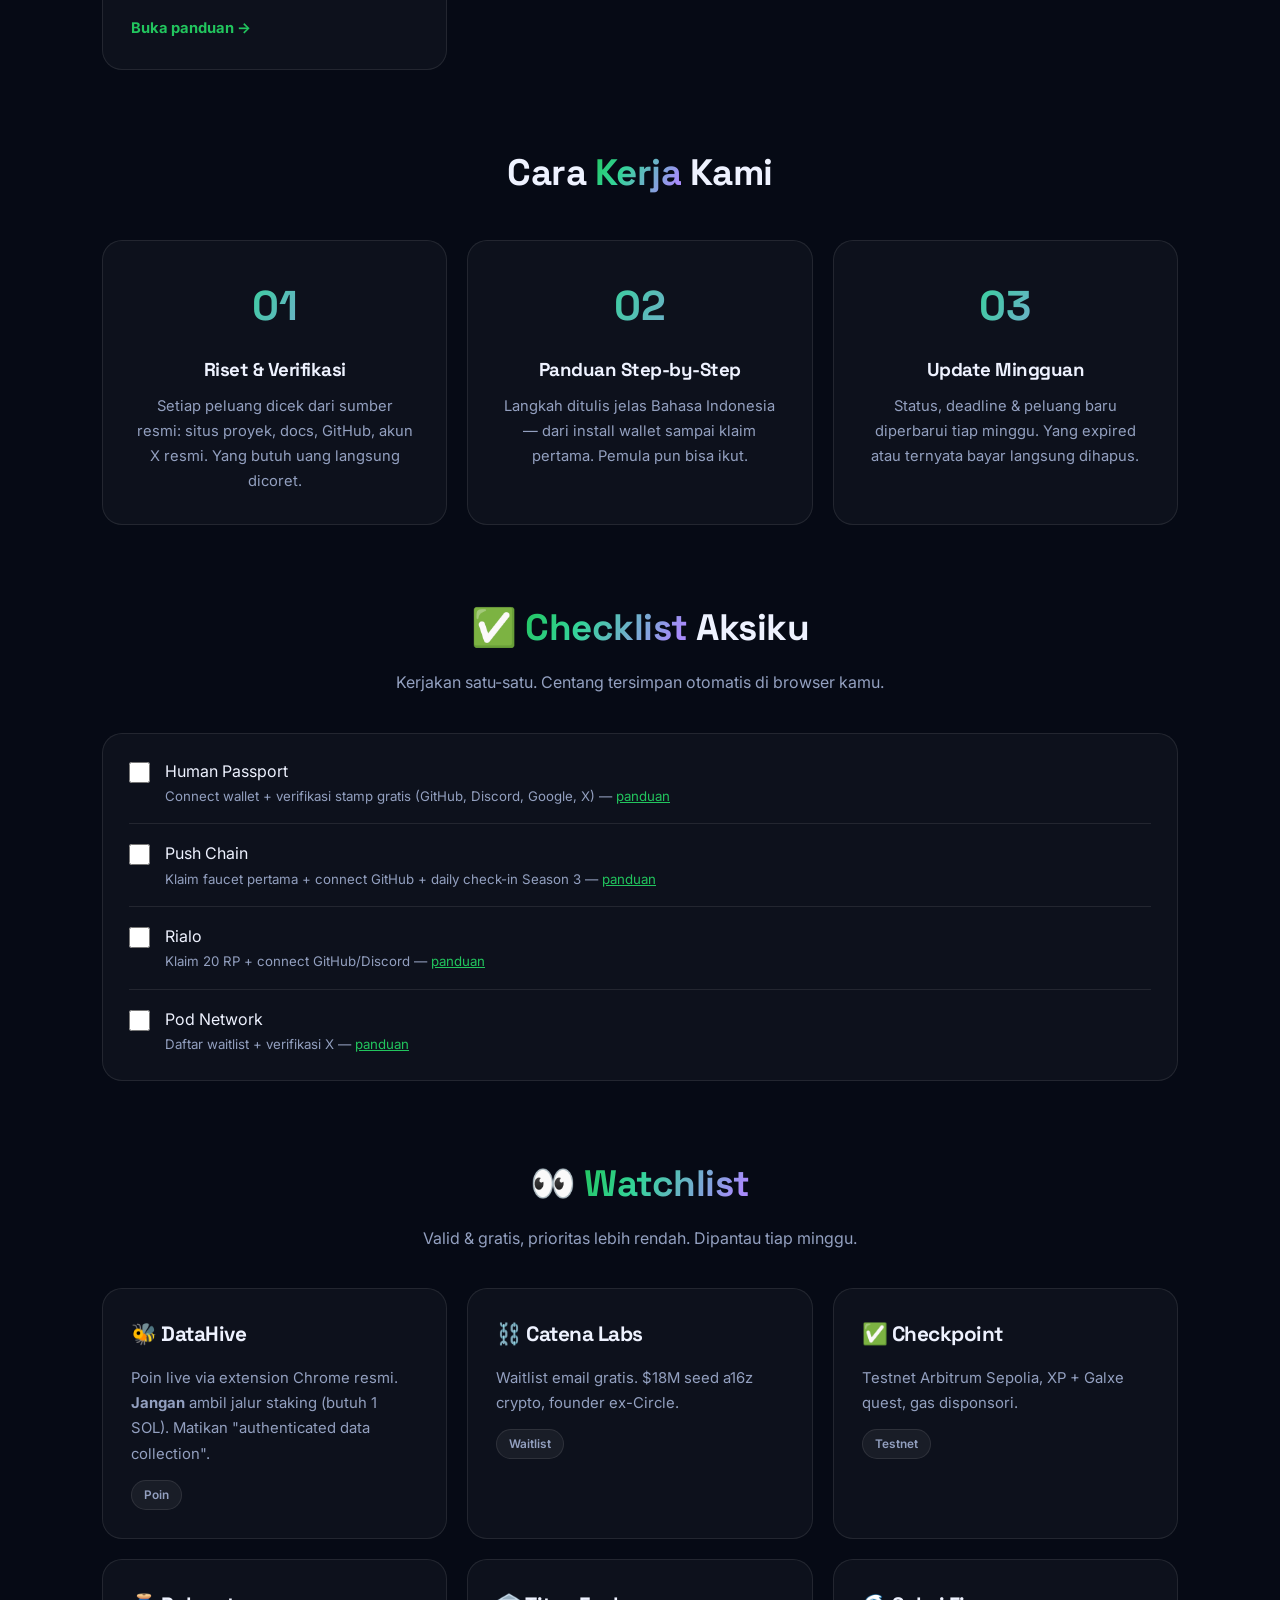
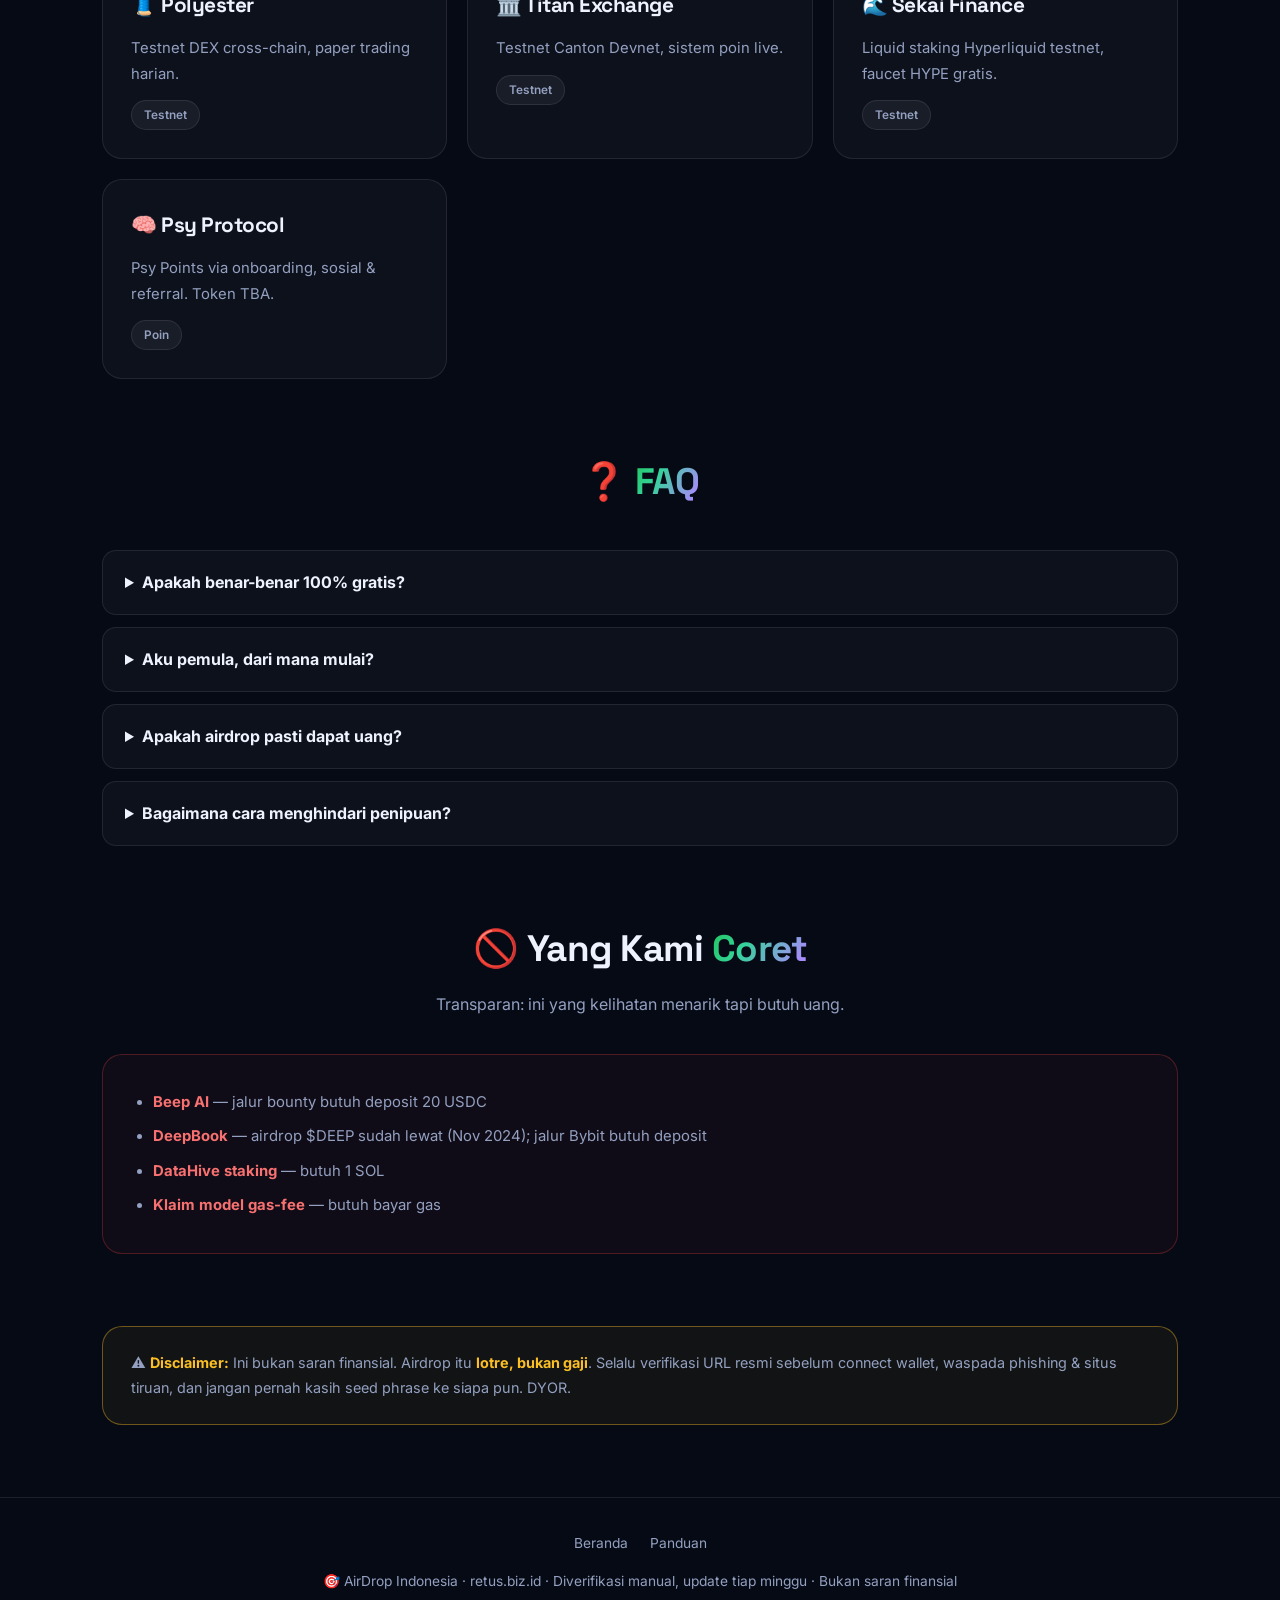
==== commit 3965195c: "radar mingguan: hapus kartu Ceitnot (mainnet live, butuh modal), update stats + tanggal 12 Okt 2026" ====
--- a/index.html
+++ b/index.html
@@ -20,8 +20,8 @@
 </head>
 <body>
 <nav><div class="wrap">
-<a class="logo" href="index.html">🎯 AirDrop<b>Indonesia</b></a>
-<div class="navlinks"><a href="index.html" class="on">Beranda</a><a href="panduan/">Panduan</a><span class="pill">100% GRATIS</span></div>
+<a class="logo" href="/">🎯 AirDrop<b>Indonesia</b></a>
+<div class="navlinks"><a href="/" class="on">Beranda</a><a href="panduan/">Panduan</a><span class="pill">100% GRATIS</span></div>
 </div></nav>
 <div class="wrap">
 <header class="hero">
@@ -34,20 +34,19 @@
 <a class="btn btn-g" href="#checklist">✅ Checklist Aksiku</a>
 </div>
 <div class="stats">
-<div class="stat g"><b>5</b><small>Panduan prioritas</small></div>
-<div class="stat p"><b>7</b><small>Watchlist</small></div>
+<div class="stat g"><b>4</b><small>Panduan prioritas</small></div>
+<div class="stat p"><b>8</b><small>Watchlist</small></div>
 <div class="stat o"><b>Rp0</b><small>Modal dibutuhkan</small></div>
 </div>
-<div class="updated">🔄 Terakhir diperbarui: 7 Oktober 2026 · Update otomatis tiap minggu</div>
+<div class="updated">🔄 Terakhir diperbarui: 12 Oktober 2026 · Update otomatis tiap minggu</div>
 </header>
 
 <section class="sec">
 <div class="sec-head"><h2>🔥 <span class="grad">Prioritas</span> Minggu Ini</h2>
-<p>Lima peluang terbaik hasil riset & verifikasi. Klik kartunya untuk panduan lengkap.</p></div>
+<p>Empat peluang terbaik hasil riset & verifikasi. Klik kartunya untuk panduan lengkap.</p></div>
 <div class="grid">
 <a class="card" href="panduan/human-passport/"><div class="top"><h3>🛂 Human Passport</h3><span class="urg t">URGENT</span></div><div class="cat">Reputasi · Infrastruktur</div><p class="d">Skor reputasi on-chain — kunci eligibility banyak airdrop. Fondasi wajib sebelum farming.</p><div class="meta"><span class="tag ok">Gratis</span><span class="tag">±20 menit</span></div><span class="golink">Buka panduan →</span></a>
 <a class="card" href="panduan/push-chain/"><div class="top"><h3>📣 Push Chain</h3><span class="urg t">URGENT</span></div><div class="cat">Testnet · Poin</div><p class="d">Season 3 = season terakhir sebelum mainnet. Faucet + check-in harian + quest mingguan.</p><div class="meta"><span class="tag ok">Gratis</span><span class="tag">±10 menit/hari</span></div><span class="golink">Buka panduan →</span></a>
-<a class="card" href="panduan/ceitnot/"><div class="top"><h3>🏦 Ceitnot Protocol</h3><span class="urg s">SEDANG</span></div><div class="cat">Testnet · Arbitrum Sepolia</div><p class="d">Airdrop 50.000 $CEITNOT terkonfirmasi tim (3% supply). Kontrak diaudit ContractWolf.</p><div class="meta"><span class="tag ok">Gratis</span><span class="tag">±30 menit</span></div><span class="golink">Buka panduan →</span></a>
 <a class="card" href="panduan/rialo/"><div class="top"><h3>⚡ Rialo</h3><span class="urg s">SEDANG</span></div><div class="cat">Poin · Devnet</div><p class="d">$20M seed dipimpin Pantera Capital. Devnet + faucet + poin retroaktif GitHub/Discord.</p><div class="meta"><span class="tag ok">Gratis</span><span class="tag">±15 menit</span></div><span class="golink">Buka panduan →</span></a>
 <a class="card" href="panduan/pod-network/"><div class="top"><h3>🌐 Pod Network</h3><span class="urg s">SEDANG</span></div><div class="cat">Testnet</div><p class="d">$10M seed (a16z CSX, 1kx). Testnet live — verifikasi X dapat 10.000 testnet USD.</p><div class="meta"><span class="tag ok">Gratis</span><span class="tag">±20 menit</span></div><span class="golink">Buka panduan →</span></a>
 </div>
@@ -68,7 +67,6 @@
 <div class="check">
 <label class="chk"><input type="checkbox" data-k="hp"><span>Human Passport<small>Connect wallet + verifikasi stamp gratis (GitHub, Discord, Google, X) — <a href="panduan/human-passport/" style="color:var(--acc)">panduan</a></small></span></label>
 <label class="chk"><input type="checkbox" data-k="push"><span>Push Chain<small>Klaim faucet pertama + connect GitHub + daily check-in Season 3 — <a href="panduan/push-chain/" style="color:var(--acc)">panduan</a></small></span></label>
-<label class="chk"><input type="checkbox" data-k="ceit"><span>Ceitnot<small>Buka vault testnet pertama — <a href="panduan/ceitnot/" style="color:var(--acc)">panduan</a></small></span></label>
 <label class="chk"><input type="checkbox" data-k="rialo"><span>Rialo<small>Klaim 20 RP + connect GitHub/Discord — <a href="panduan/rialo/" style="color:var(--acc)">panduan</a></small></span></label>
 <label class="chk"><input type="checkbox" data-k="pod"><span>Pod Network<small>Daftar waitlist + verifikasi X — <a href="panduan/pod-network/" style="color:var(--acc)">panduan</a></small></span></label>
 </div>
@@ -110,7 +108,7 @@
 </section>
 </div>
 <footer><div class="wrap">
-<div class="fl"><a href="index.html">Beranda</a><a href="panduan/">Panduan</a></div>
+<div class="fl"><a href="/">Beranda</a><a href="panduan/">Panduan</a></div>
 🎯 AirDrop Indonesia · retus.biz.id · Diverifikasi manual, update tiap minggu · Bukan saran finansial
 </div></footer>
 <script>
